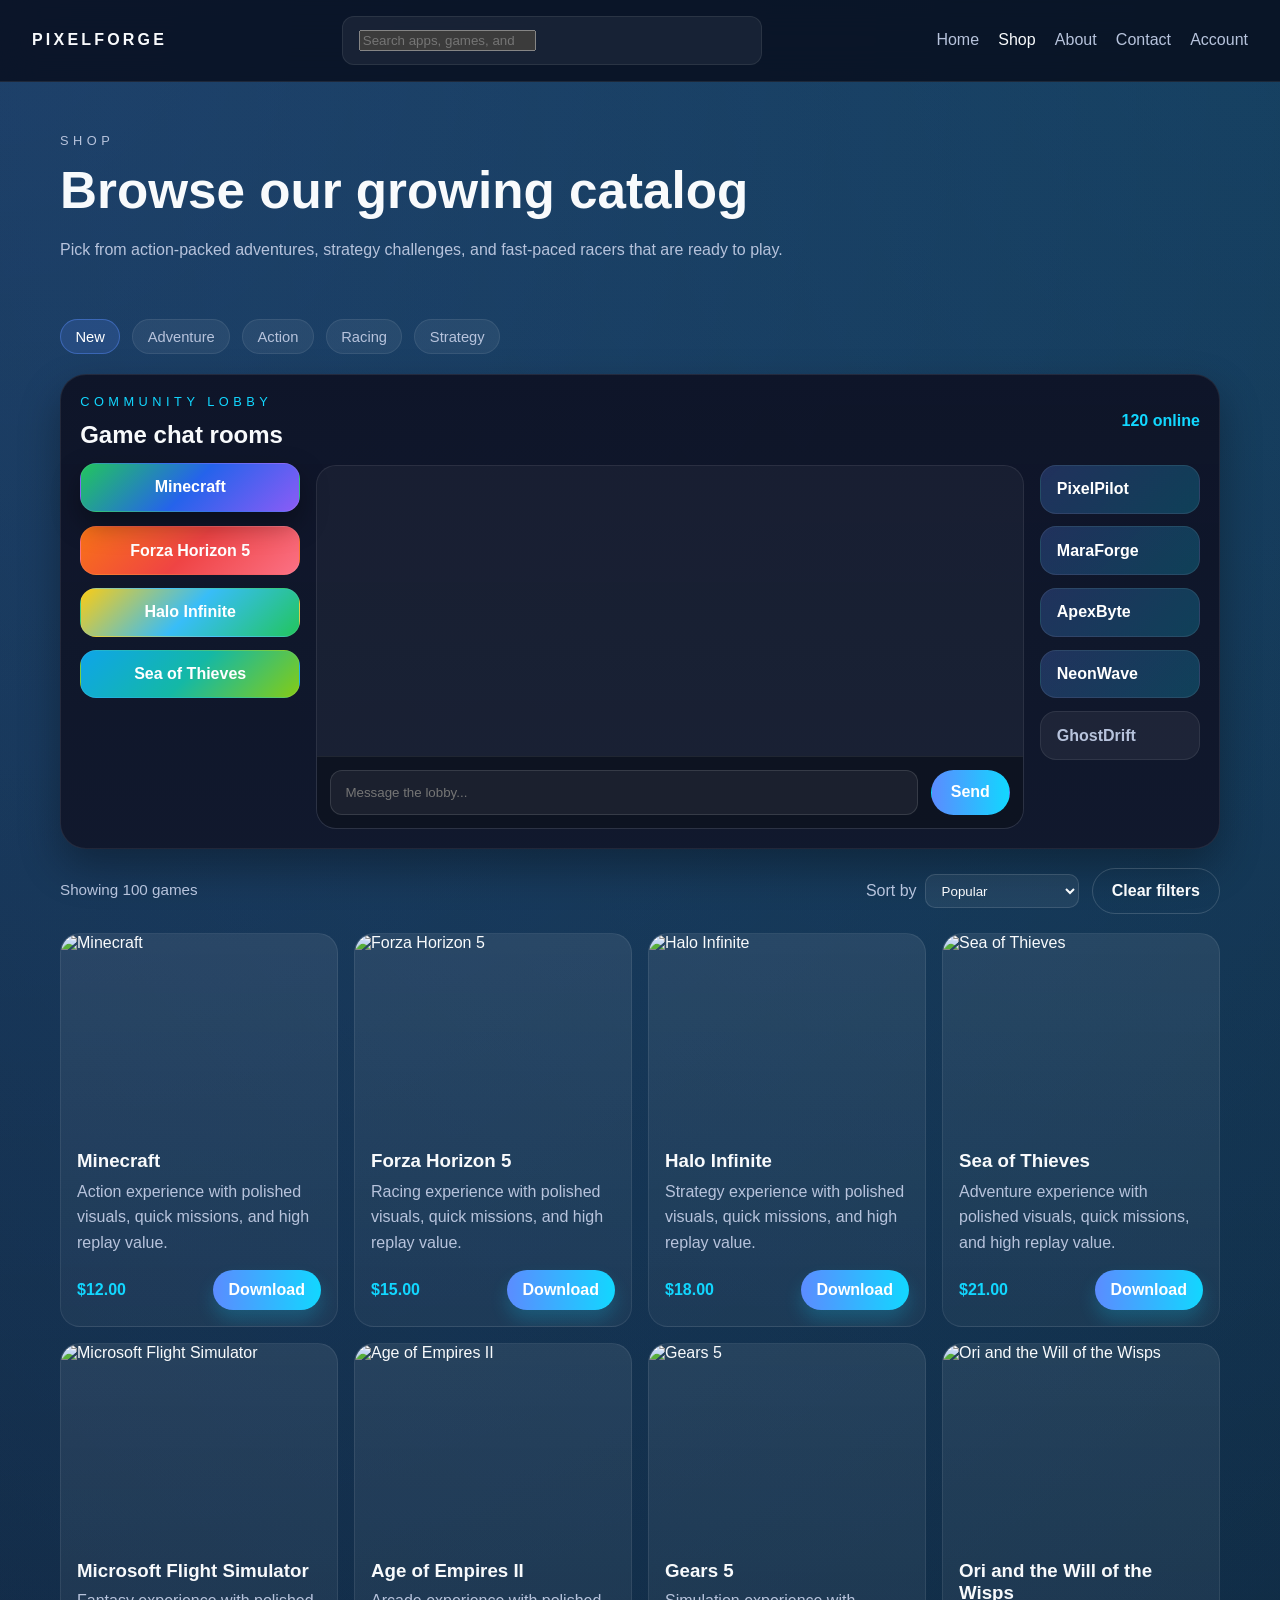
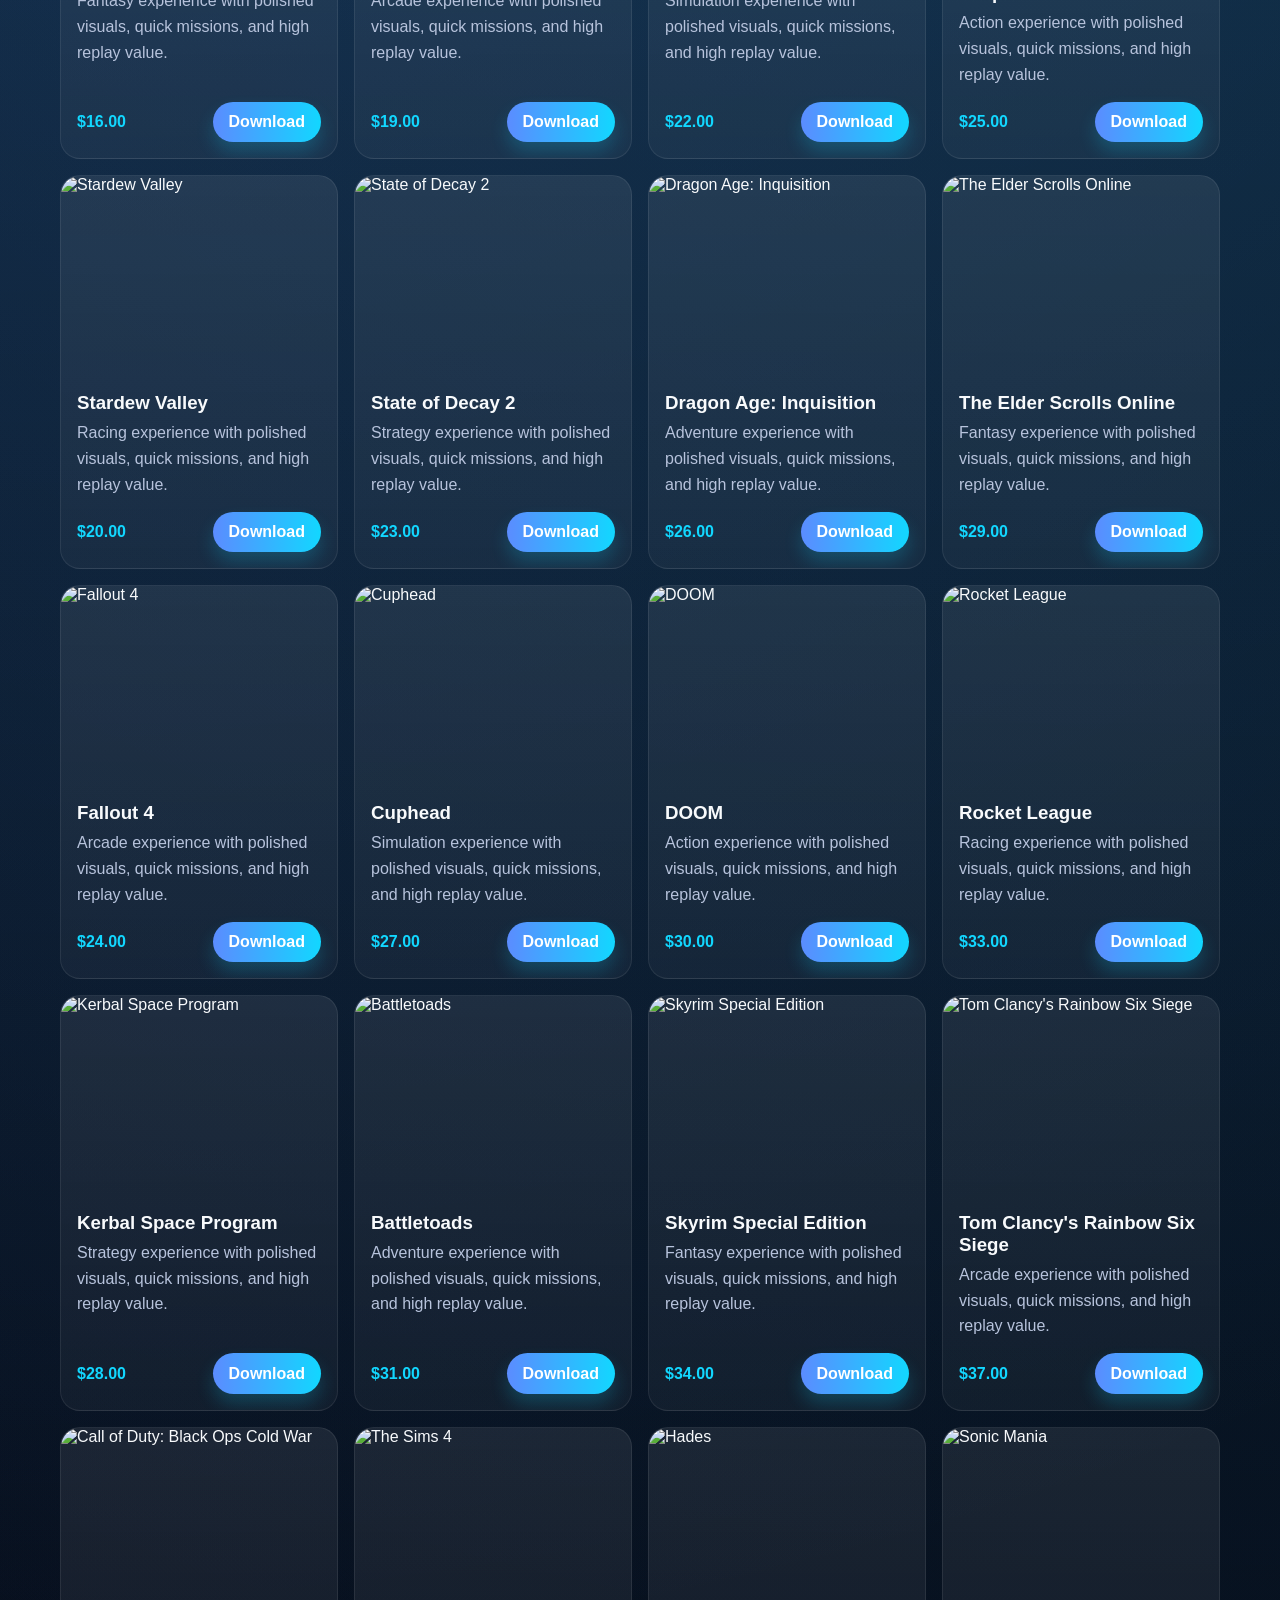
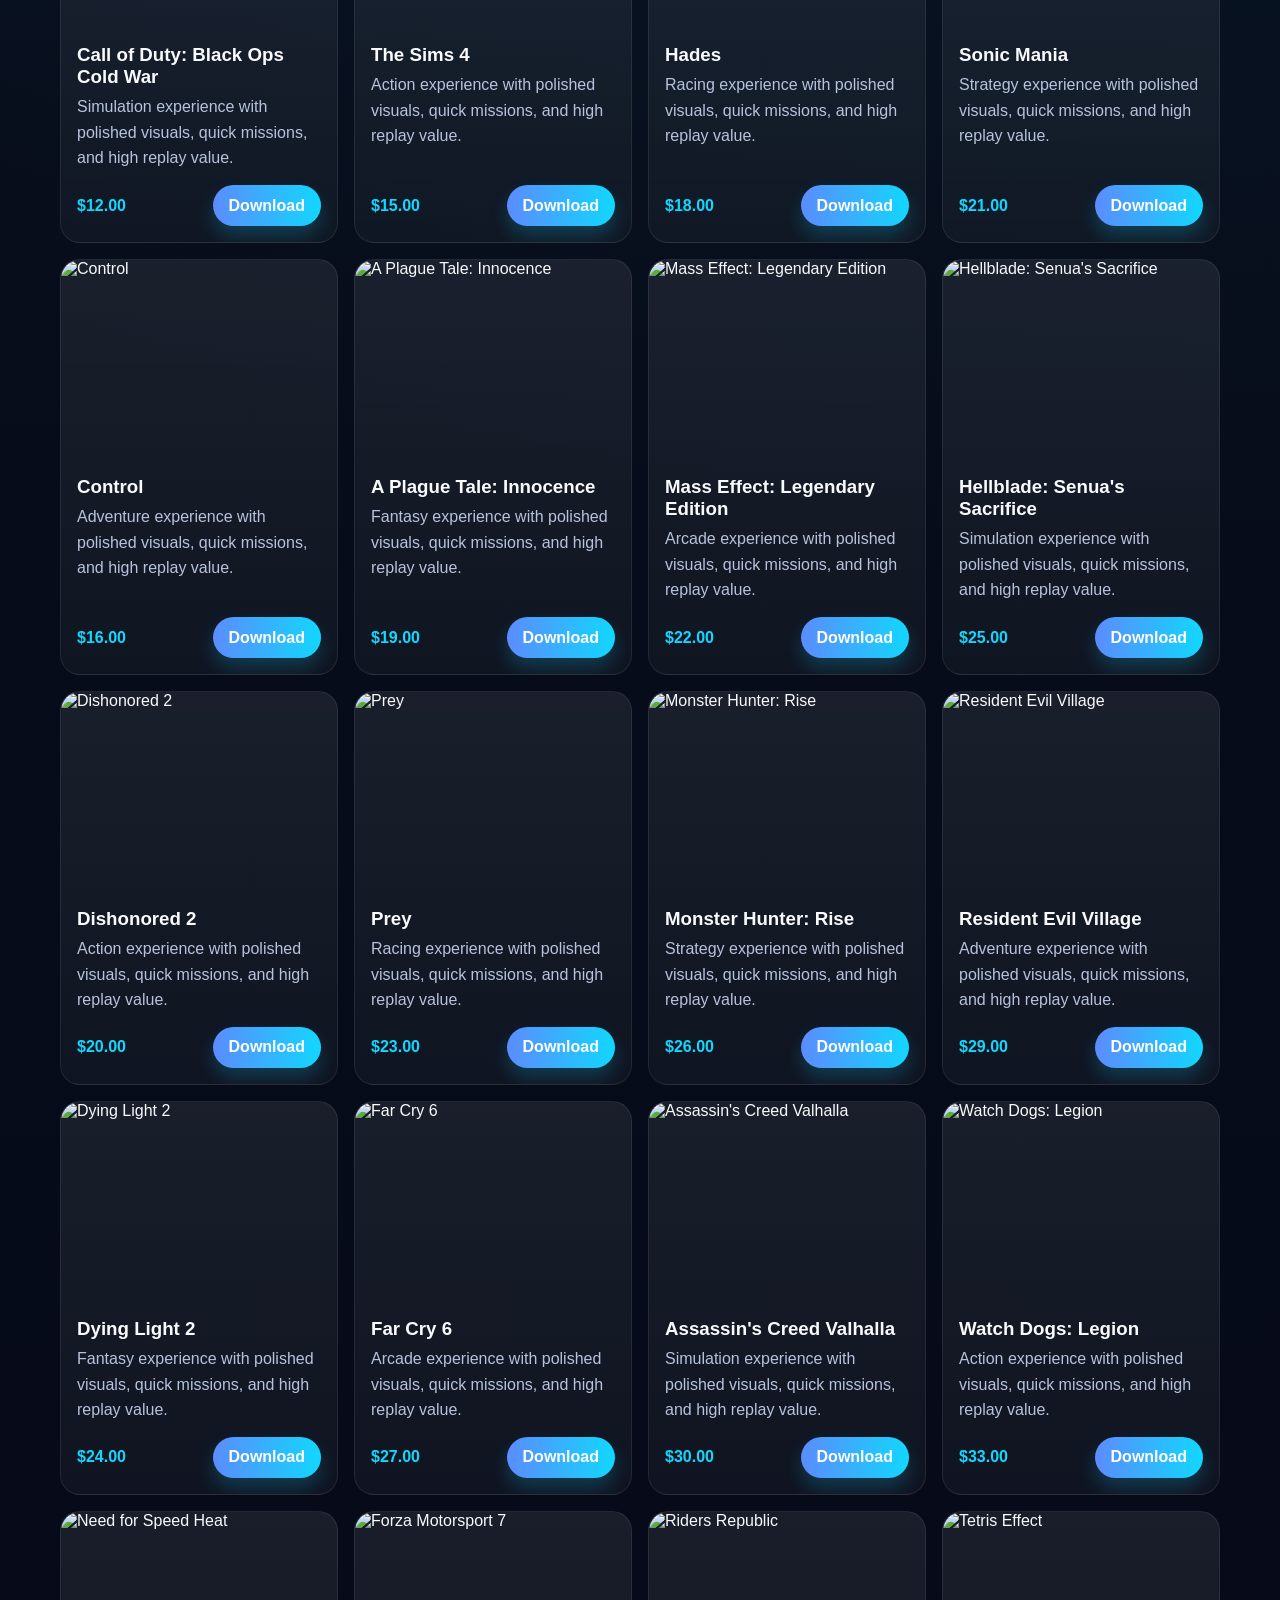
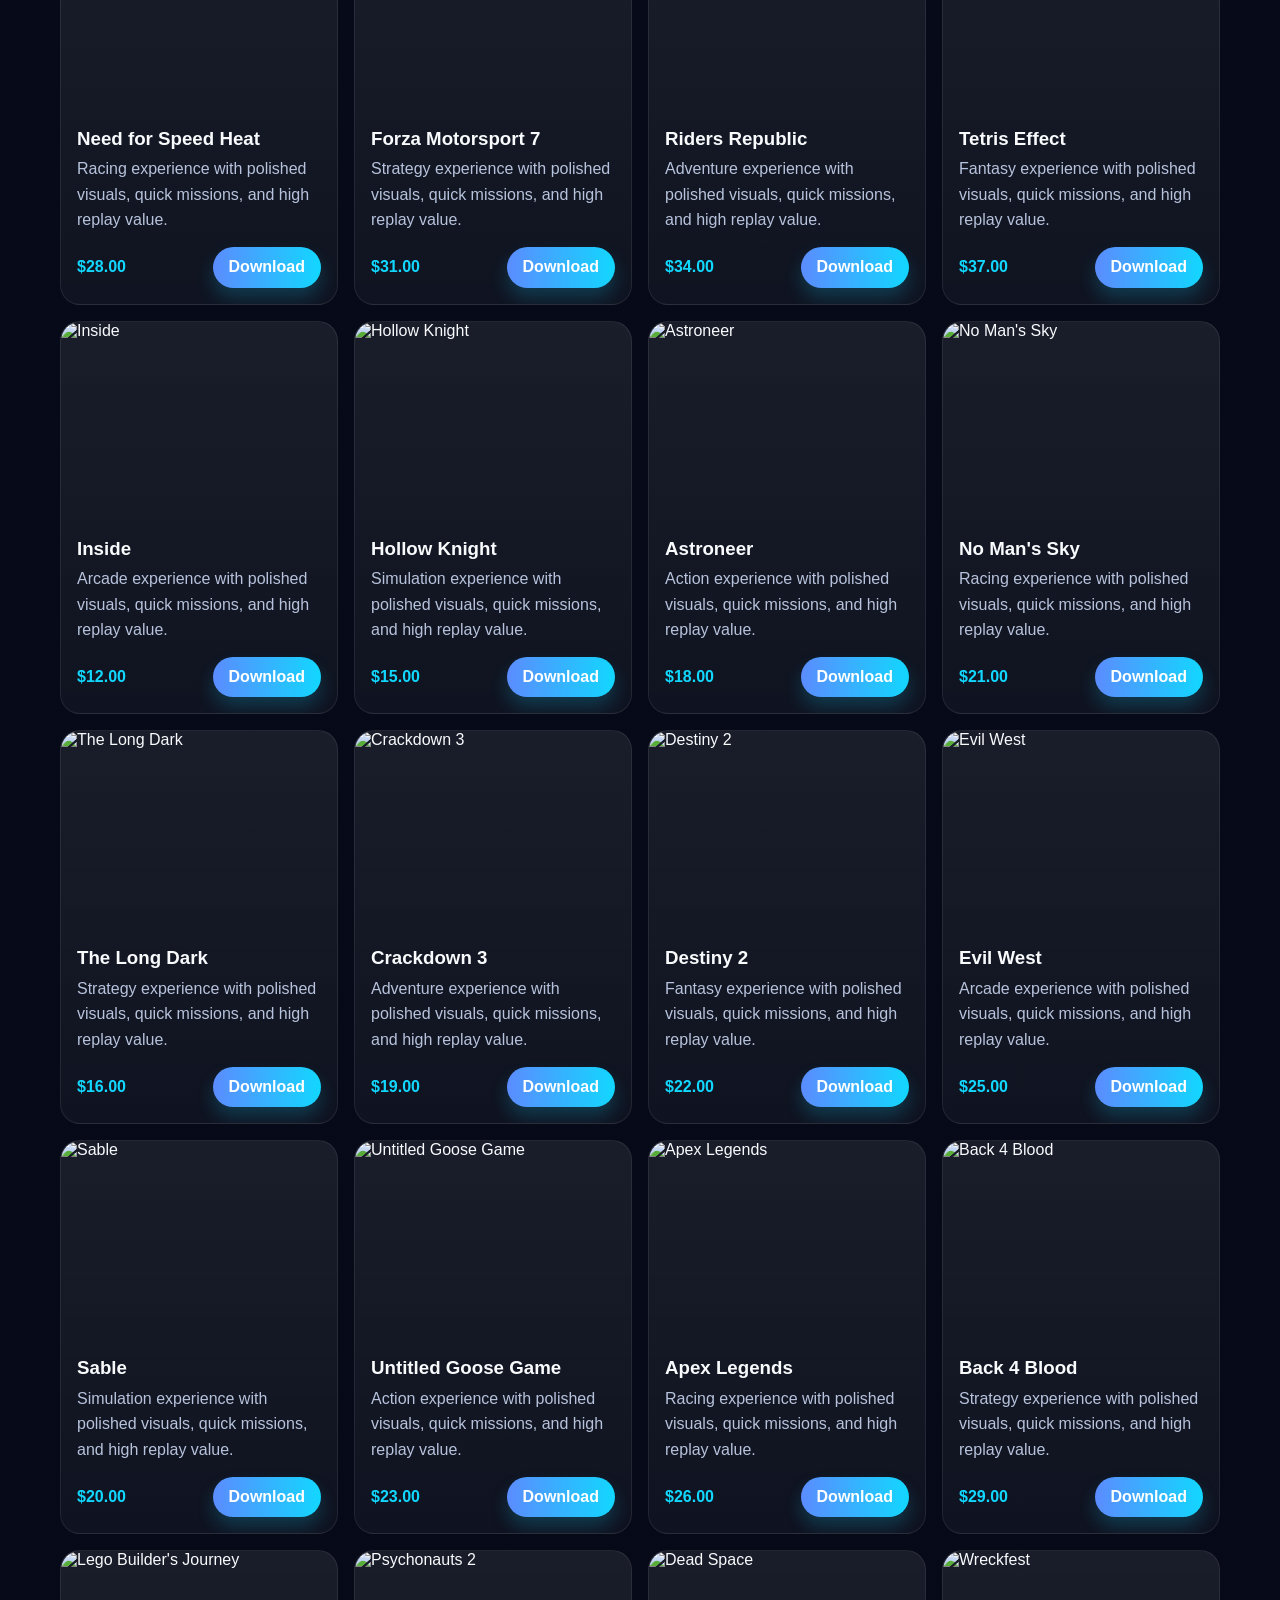
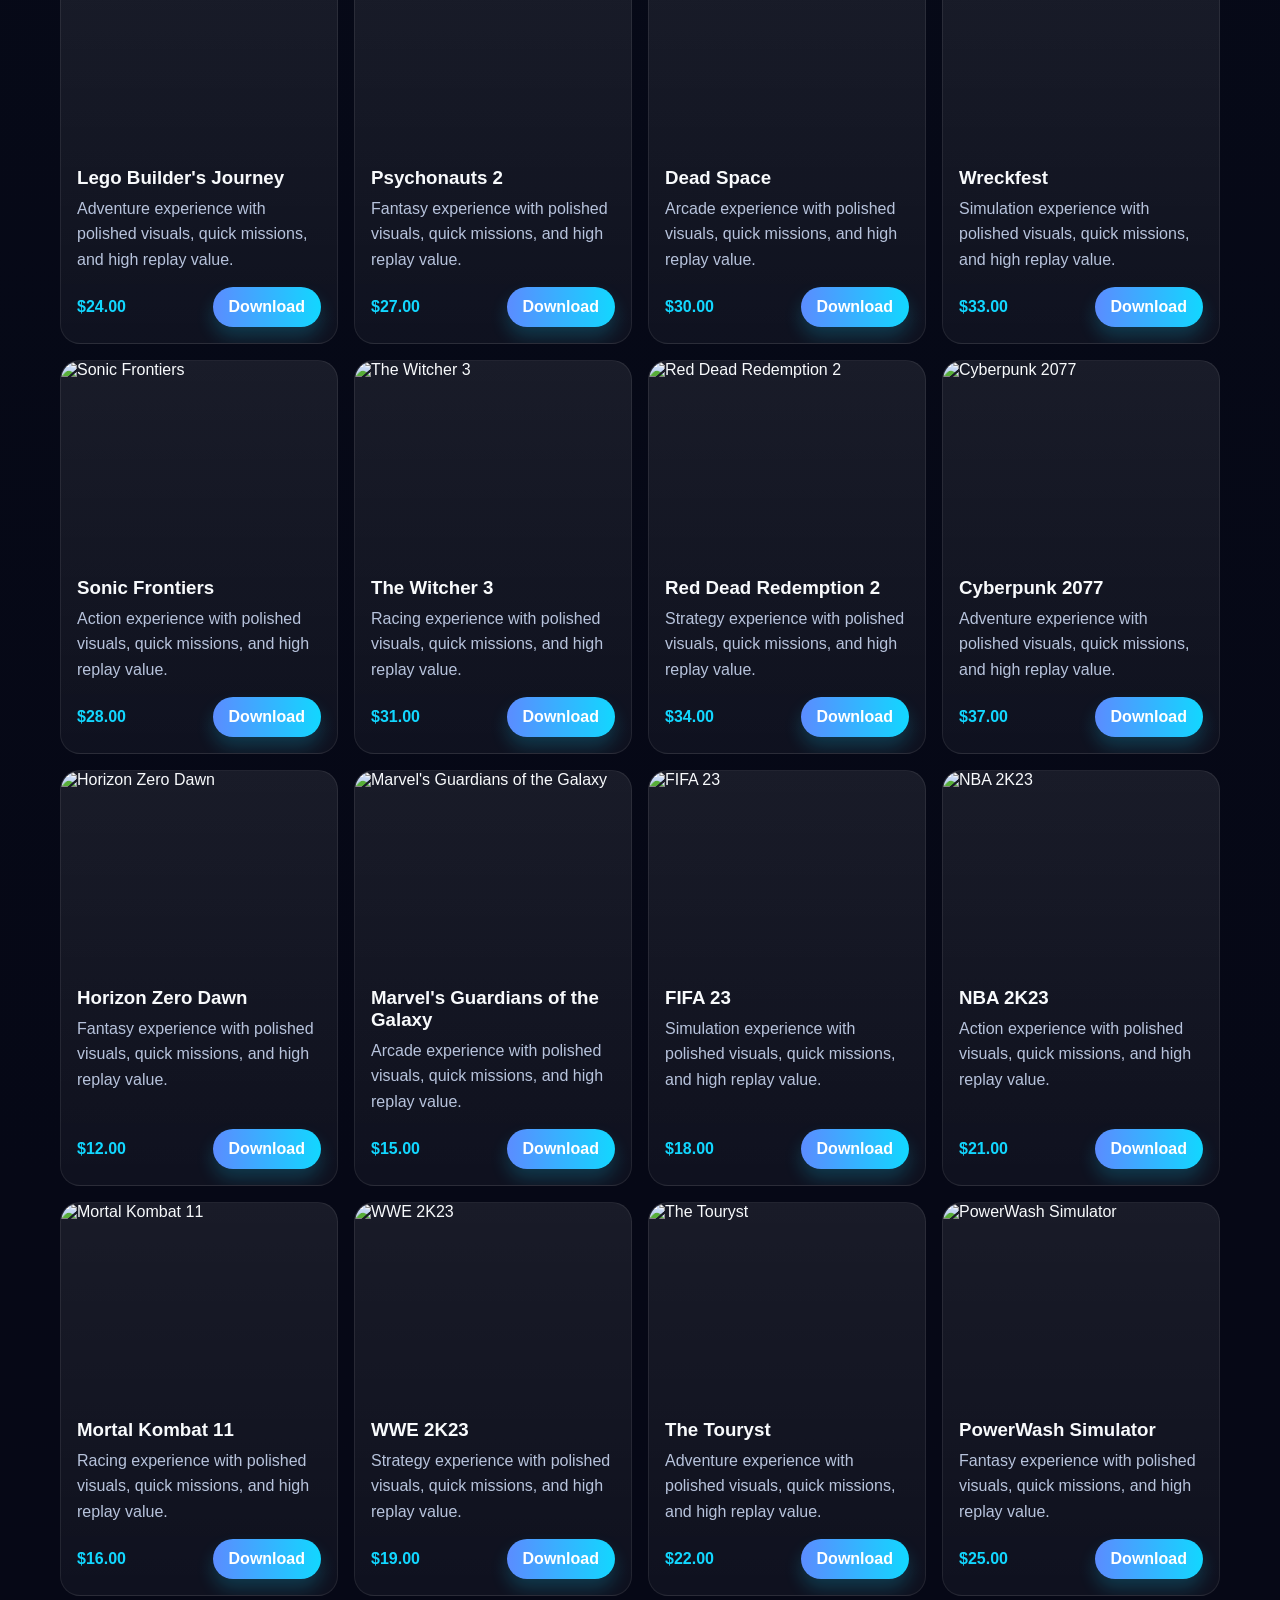
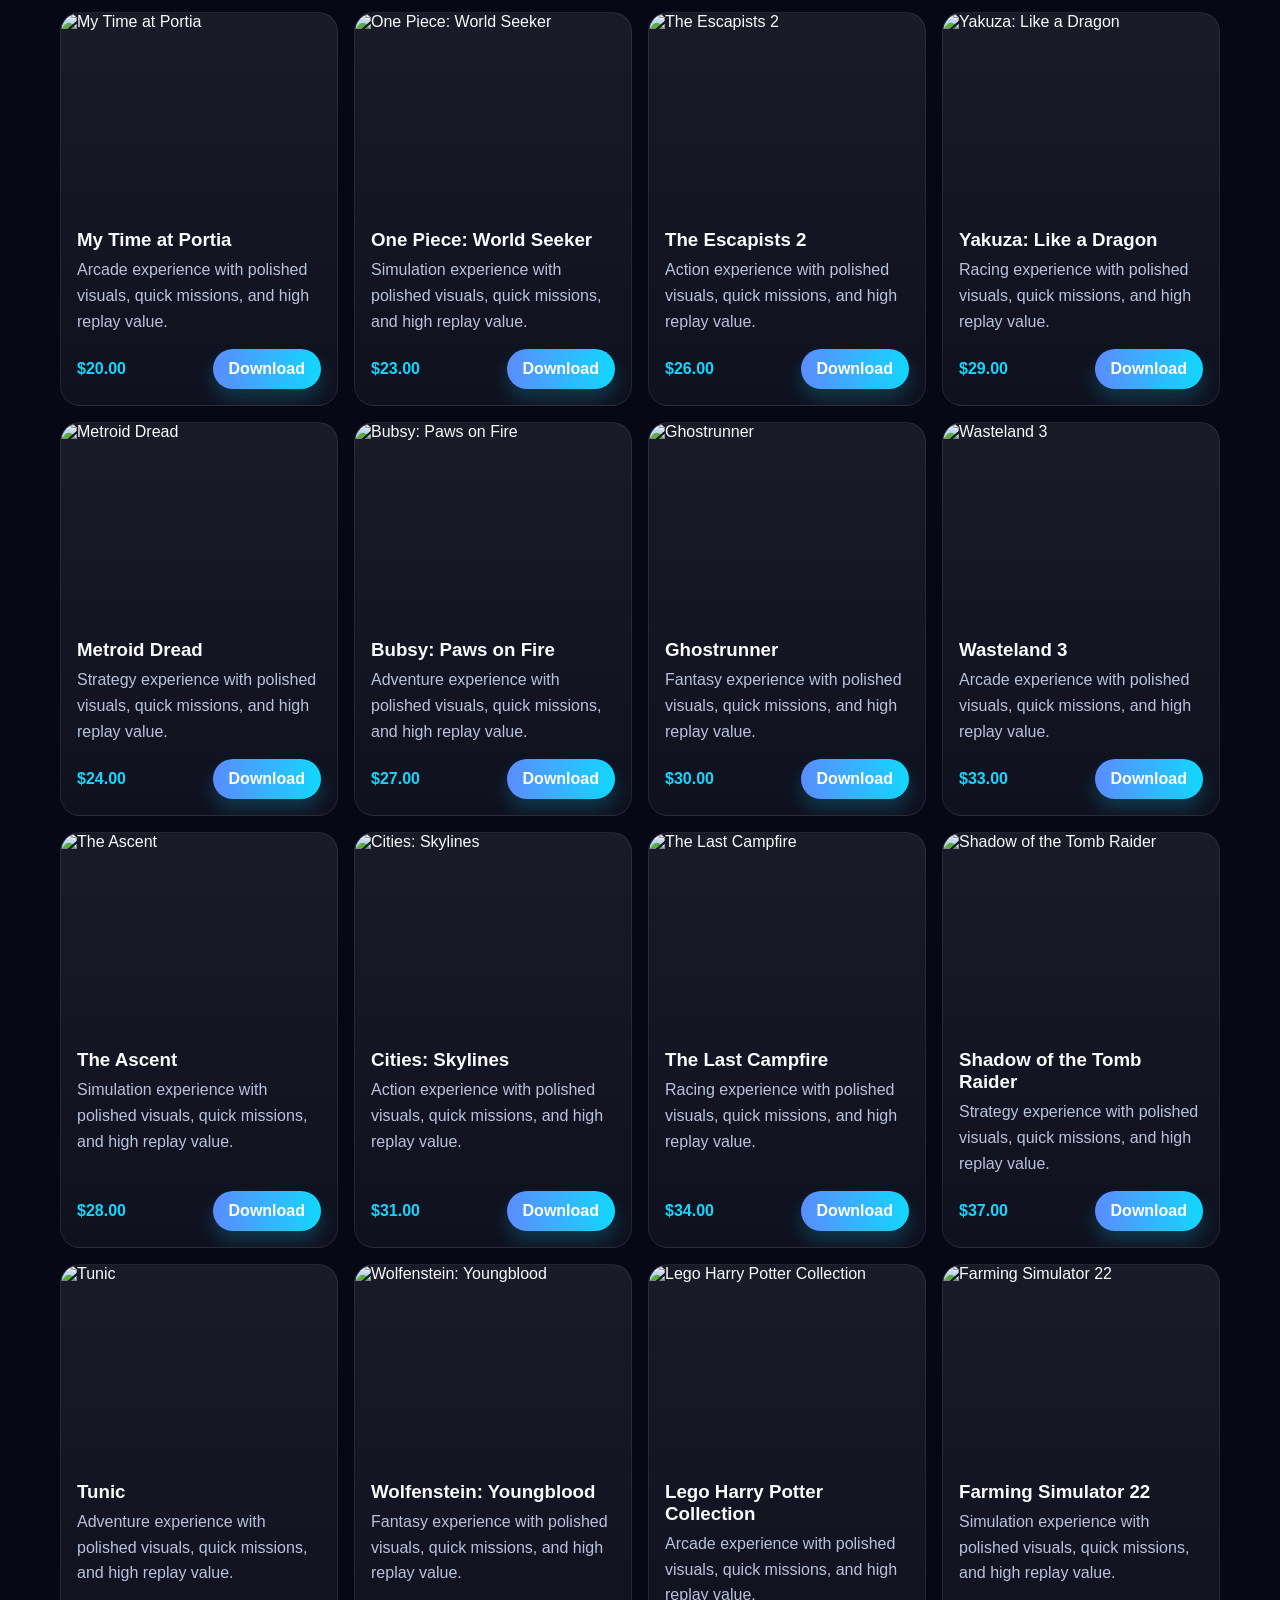
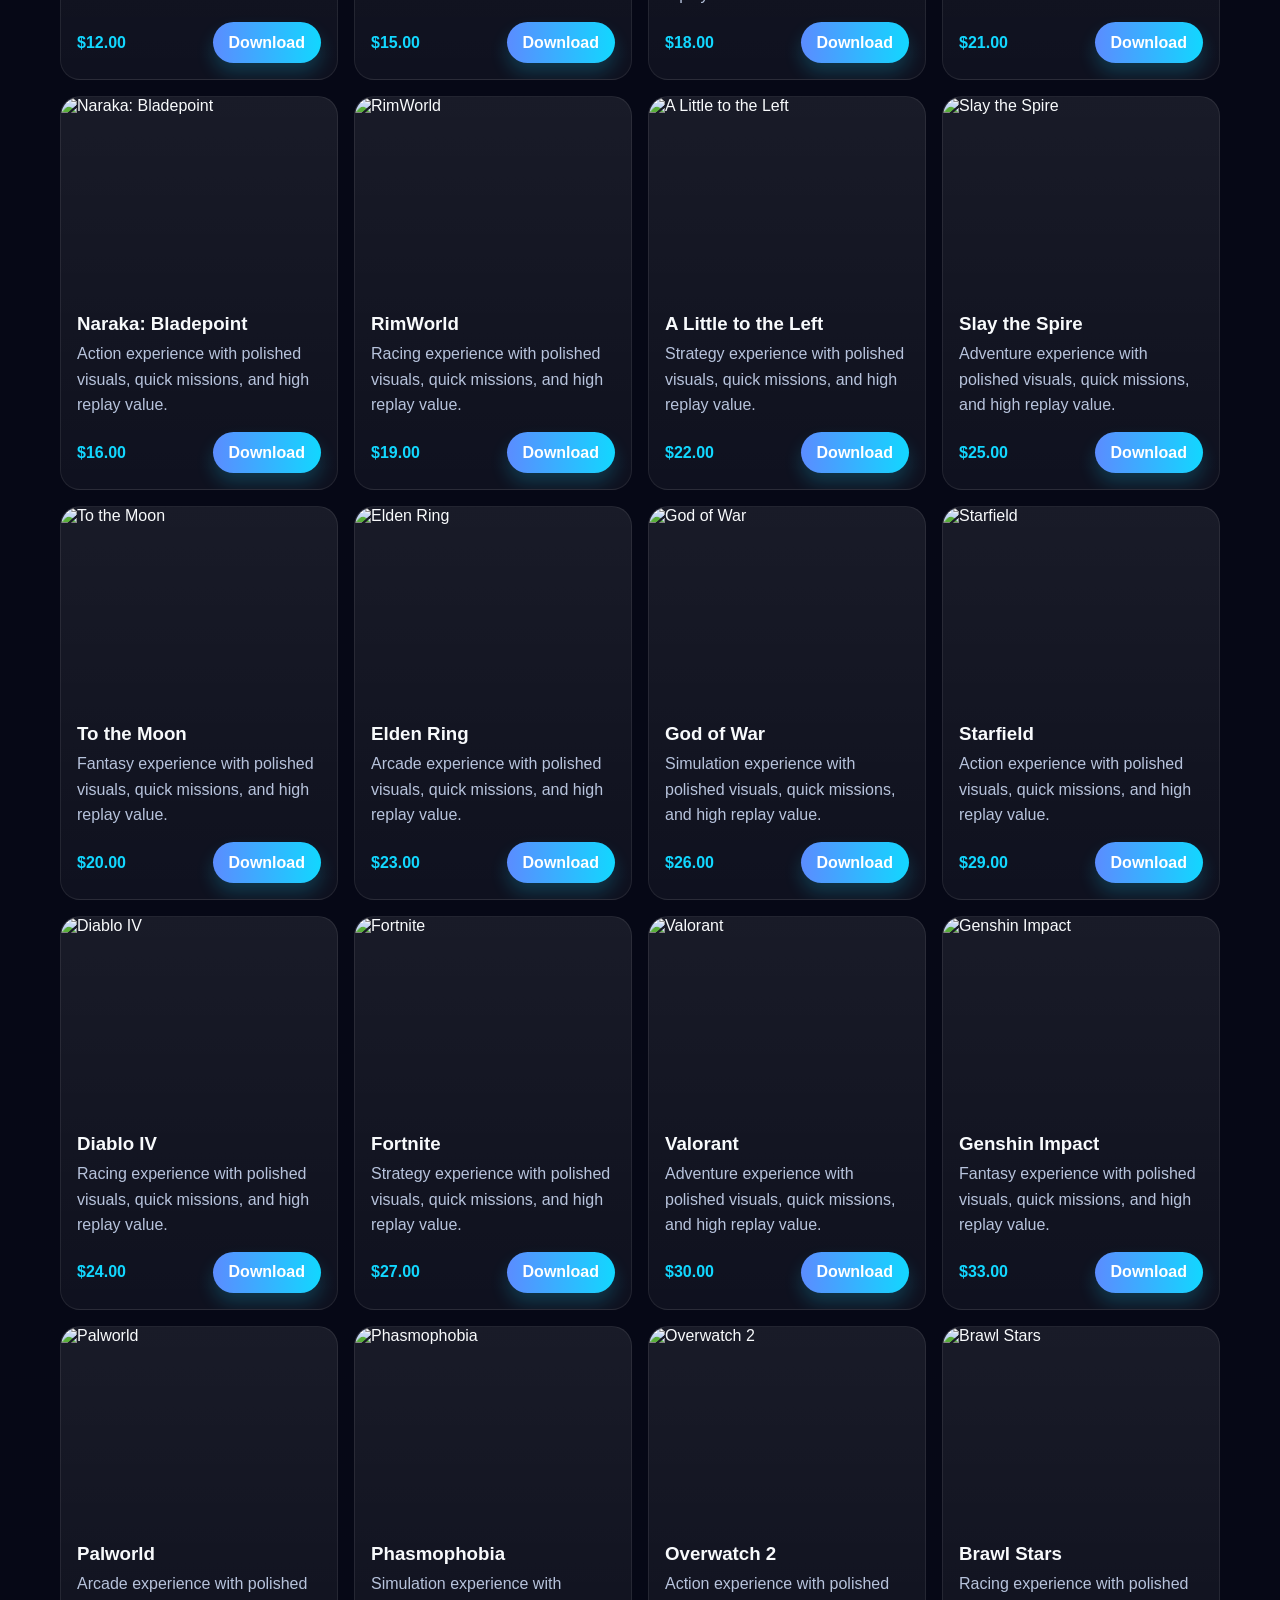
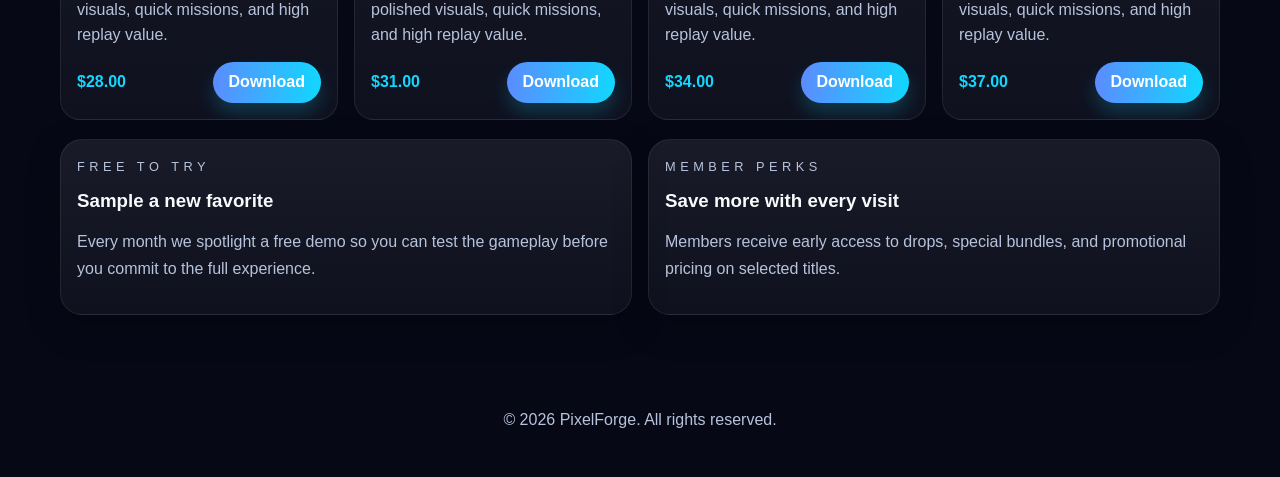
==== shop.html @ d517fae4 "Add files via upload" ====
<!DOCTYPE html>
<html lang="en">
<head>
    <meta charset="UTF-8">
    <meta name="viewport" content="width=device-width, initial-scale=1.0">
    <title>PixelForge Games | Shop</title>
    <link rel="icon" href="icon.png" type="image/x-icon">
    <link rel="stylesheet" href="style.css">
</head>
<body>
    <header class="site-header">
        <a class="brand" href="index.html">PixelForge</a>
        <label class="store-search" aria-label="Search games">
            <input id="game-search" type="search" placeholder="Search apps, games, and more">
        </label>
        <nav class="site-nav">
            <a href="index.html">Home</a>
            <a class="active" href="shop.html">Shop</a>
            <a href="about.html">About</a>
            <a href="contact.html">Contact</a>
            <a href="auth.html">Account</a>
        </nav>
    </header>

    <main class="shop-page">
        <section class="page-hero">
            <p class="eyebrow">Shop</p>
            <h1>Browse our growing catalog</h1>
            <p>Pick from action-packed adventures, strategy challenges, and fast-paced racers that are ready to play.</p>
        </section>

        <section class="store-pills" id="genre-pills">
            <button class="category-pill active" data-genre="all" type="button">New</button>
            <button class="category-pill" data-genre="Adventure" type="button">Adventure</button>
            <button class="category-pill" data-genre="Action" type="button">Action</button>
            <button class="category-pill" data-genre="Racing" type="button">Racing</button>
            <button class="category-pill" data-genre="Strategy" type="button">Strategy</button>
        </section>

        <section class="game-chat" id="chat-panel">
            <div class="chat-panel-header">
                <div>
                    <p class="eyebrow">Community lobby</p>
                    <h2>Game chat rooms</h2>
                </div>
                <span class="chat-online-label">120 online</span>
            </div>
            <div class="chat-layout">
                <aside class="chat-rooms" id="chat-rooms"></aside>
                <div class="chat-feed-wrap">
                    <div class="chat-feed" id="chat-feed"></div>
                    <form class="chat-composer" id="chat-form">
                        <input id="chat-input" type="text" placeholder="Message the lobby..." maxlength="180">
                        <button class="btn btn-primary" type="submit">Send</button>
                    </form>
                </div>
                <aside class="chat-players" id="chat-players">
                    <div class="player-card online">PixelPilot</div>
                    <div class="player-card online">MaraForge</div>
                    <div class="player-card online">ApexByte</div>
                    <div class="player-card online">NeonWave</div>
                    <div class="player-card">GhostDrift</div>
                </aside>
            </div>
        </section>

        <div class="catalog-toolbar">
            <div class="results-count" id="results-count">Showing 100 games</div>
            <div class="toolbar-controls">
                <label class="sort-control">
                    <span>Sort by</span>
                    <select id="sort-select">
                        <option value="popular">Popular</option>
                        <option value="price-asc">Price: Low to High</option>
                        <option value="price-desc">Price: High to Low</option>
                    </select>
                </label>
                <button class="btn btn-secondary clear-filters" id="clear-filters" type="button">Clear filters</button>
            </div>
        </div>
        <section class="store-grid" id="game-grid"></section>

        <section class="info-panels">
            <div class="panel">
                <p class="eyebrow">Free to try</p>
                <h3>Sample a new favorite</h3>
                <p>Every month we spotlight a free demo so you can test the gameplay before you commit to the full experience.</p>
            </div>
            <div class="panel">
                <p class="eyebrow">Member perks</p>
                <h3>Save more with every visit</h3>
                <p>Members receive early access to drops, special bundles, and promotional pricing on selected titles.</p>
            </div>
        </section>
    </main>

    <footer>
        © <span id="year"></span> PixelForge. All rights reserved.
    </footer>

    <script src="script.js"></script>
</body>
</html>
---- style.css ----
:root {
    color-scheme: dark;
    --bg: #070b16;
    --bg-alt: #10172b;
    --accent: #5b8cff;
    --accent-2: #12d7ff;
    --text: #f8fafc;
    --muted: #b7c3dc;
    --card: rgba(255, 255, 255, 0.07);
    --card-strong: rgba(20, 29, 56, 0.9);
}

* {
    box-sizing: border-box;
}

html {
    scroll-behavior: smooth;
}

body {
    margin: 0;
    font-family: Inter, "Segoe UI", Tahoma, sans-serif;
    color: var(--text);
    background:
        radial-gradient(circle at top left, rgba(91, 140, 255, 0.25), transparent 28%),
        radial-gradient(circle at top right, rgba(18, 215, 255, 0.18), transparent 32%),
        linear-gradient(180deg, #08101e, #060816 65%);
    min-height: 100vh;
    overflow-x: hidden;
}

a {
    color: inherit;
    text-decoration: none;
}

button {
    cursor: pointer;
    font: inherit;
}

.site-header {
    display: flex;
    justify-content: space-between;
    align-items: center;
    padding: 1rem 2rem;
    position: sticky;
    top: 0;
    z-index: 20;
    backdrop-filter: blur(18px);
    background: rgba(6, 8, 22, 0.76);
    border-bottom: 1px solid rgba(255, 255, 255, 0.08);
}

.brand {
    font-weight: 700;
    letter-spacing: 0.2em;
    text-transform: uppercase;
}

.store-search {
    flex: 1;
    max-width: 420px;
    margin: 0 1.25rem;
    padding: 0.8rem 1rem;
    border-radius: 12px;
    background: rgba(255, 255, 255, 0.06);
    border: 1px solid rgba(255, 255, 255, 0.08);
    color: var(--muted);
}

.site-nav {
    display: flex;
    gap: 1.2rem;
    align-items: center;
}

.site-nav a {
    color: var(--muted);
    transition: color 0.2s ease;
}

.site-nav a:hover,
.site-nav a.active {
    color: var(--text);
}

main {
    max-width: 1200px;
    margin: 0 auto;
    padding: 2rem 1.25rem 4rem;
}

.store-shell {
    display: grid;
    grid-template-columns: 240px 1fr;
    gap: 1.5rem;
    padding-top: 1rem;
    align-items: start;
}

.store-sidebar {
    background: linear-gradient(180deg, rgba(26, 36, 65, 0.96), rgba(14, 19, 38, 0.96));
    border: 1px solid rgba(255, 255, 255, 0.08);
    border-radius: 24px;
    padding: 1rem;
    display: flex;
    flex-direction: column;
    gap: 0.6rem;
    min-height: 620px;
    max-height: calc(100vh - 110px);
    position: sticky;
    top: 90px;
    align-self: start;
    overflow-y: auto;
    box-shadow: 0 20px 50px rgba(0, 0, 0, 0.28);
}

.sidebar-link {
    color: var(--muted);
    padding: 1.2rem 0.95rem;
    border-radius: 14px;
    transition: all 0.2s ease;
    font-size: 1.05rem;
    font-weight: 600;
}

.sidebar-link:hover,
.sidebar-link.active {
    background: rgba(91, 140, 255, 0.24);
    color: white;
    box-shadow: inset 0 0 0 1px rgba(255, 255, 255, 0.08);
}

.store-content {
    display: flex;
    flex-direction: column;
    gap: 1.3rem;
    min-width: 0;
}

.store-hero {
    display: grid;
    grid-template-columns: 1fr 1fr;
    gap: 1.5rem;
    align-items: stretch;
    background: linear-gradient(135deg, rgba(91, 140, 255, 0.16), rgba(18, 215, 255, 0.08));
    border: 1px solid rgba(255, 255, 255, 0.08);
    border-radius: 28px;
    padding: 1.5rem;
}

.store-hero-copy {
    display: flex;
    flex-direction: column;
    justify-content: center;
}

.store-hero-copy h1 {
    margin: 0 0 0.8rem;
    font-size: clamp(2rem, 4vw, 3.1rem);
}

.store-hero-visual img {
    width: 100%;
    height: 100%;
    min-height: 280px;
    object-fit: cover;
    border-radius: 20px;
}

.store-pills {
    display: flex;
    gap: 0.75rem;
    flex-wrap: wrap;
}

.category-pill {
    background: rgba(255, 255, 255, 0.06);
    color: var(--muted);
    padding: 0.6rem 0.95rem;
    border-radius: 999px;
    border: 1px solid rgba(255, 255, 255, 0.08);
    font-size: 0.92rem;
}

.catalog-toolbar {
    display: flex;
    justify-content: space-between;
    align-items: center;
    gap: 1rem;
    flex-wrap: wrap;
}

.results-count {
    color: var(--muted);
    font-size: 0.95rem;
    margin-bottom: 0.25rem;
}

.toolbar-controls {
    display: flex;
    align-items: center;
    gap: 0.8rem;
    flex-wrap: wrap;
}

.sort-control {
    display: inline-flex;
    align-items: center;
    gap: 0.55rem;
    color: var(--muted);
}

.sort-control select {
    background: rgba(255, 255, 255, 0.06);
    color: var(--text);
    border: 1px solid rgba(255, 255, 255, 0.12);
    border-radius: 10px;
    padding: 0.45rem 0.7rem;
}

.clear-filters {
    padding: 0.55rem 0.95rem;
}

.empty-state {
    grid-column: 1 / -1;
    padding: 2rem;
    border-radius: 20px;
    background: rgba(255, 255, 255, 0.05);
    color: var(--muted);
    text-align: center;
    border: 1px solid rgba(255, 255, 255, 0.08);
}

.category-pill.active {
    background: rgba(91, 140, 255, 0.2);
    color: white;
    border-color: rgba(91, 140, 255, 0.45);
}

.game-chat {
    background: linear-gradient(180deg, rgba(14, 19, 38, 0.95), rgba(17, 24, 44, 0.98));
    border: 1px solid rgba(255, 255, 255, 0.08);
    border-radius: 26px;
    padding: 1.2rem;
    box-shadow: 0 18px 42px rgba(0, 0, 0, 0.32);
}

.chat-panel-header {
    display: flex;
    justify-content: space-between;
    align-items: center;
    gap: 1rem;
    margin-bottom: 1rem;
}

.chat-panel-header h2 {
    margin: 0;
}

.chat-online-label {
    color: var(--accent-2);
    font-weight: 700;
}

.chat-layout {
    display: grid;
    grid-template-columns: 220px 1fr 160px;
    gap: 1rem;
}

.chat-rooms,
.chat-players {
    display: flex;
    flex-direction: column;
    gap: 0.8rem;
}

.chat-room-bar,
.player-card {
    border-radius: 16px;
    border: 1px solid rgba(255, 255, 255, 0.08);
    padding: 0.9rem 1rem;
    background: rgba(255, 255, 255, 0.06);
}

.chat-room-bar {
    color: white;
    font-weight: 700;
    background-size: 200% 200%;
    animation: roomShift 8s ease infinite;
    transition: transform 0.2s ease, box-shadow 0.2s ease;
}

.chat-room-bar.active,
.chat-room-bar:hover {
    transform: translateY(-2px);
    box-shadow: 0 12px 28px rgba(0, 0, 0, 0.36);
}

.chat-feed-wrap {
    background: rgba(255, 255, 255, 0.04);
    border: 1px solid rgba(255, 255, 255, 0.08);
    border-radius: 20px;
    overflow: hidden;
}

.chat-feed {
    min-height: 290px;
    max-height: 290px;
    overflow-y: auto;
    padding: 1rem;
    display: flex;
    flex-direction: column;
    gap: 0.8rem;
}

.chat-message {
    max-width: 78%;
    padding: 0.75rem 0.95rem;
    border-radius: 16px;
    background: rgba(255, 255, 255, 0.07);
    border: 1px solid rgba(255, 255, 255, 0.08);
}

.chat-message.self {
    align-self: flex-end;
    background: linear-gradient(135deg, rgba(91, 140, 255, 0.42), rgba(18, 215, 255, 0.42));
}

.chat-message strong {
    display: block;
    margin-bottom: 0.25rem;
    color: white;
}

.chat-composer {
    display: flex;
    gap: 0.8rem;
    padding: 0.8rem;
    border-top: 1px solid rgba(255, 255, 255, 0.08);
    background: rgba(6, 10, 20, 0.6);
}

.chat-composer input {
    flex: 1;
    border: 1px solid rgba(255, 255, 255, 0.12);
    background: rgba(255, 255, 255, 0.06);
    color: white;
    border-radius: 12px;
    padding: 0.7rem 0.9rem;
}

.player-card {
    color: var(--muted);
    font-weight: 600;
}

.player-card.online {
    color: white;
    background: linear-gradient(135deg, rgba(91, 140, 255, 0.24), rgba(18, 215, 255, 0.22));
}

.store-grid {
    display: grid;
    grid-template-columns: repeat(auto-fit, minmax(220px, 1fr));
    gap: 1rem;
}

.tile-card {
    background: linear-gradient(180deg, rgba(255, 255, 255, 0.08), rgba(255, 255, 255, 0.04));
    border: 1px solid rgba(255, 255, 255, 0.08);
    border-radius: 20px;
    overflow: hidden;
    display: flex;
    flex-direction: column;
    min-height: 360px;
}

.tile-card img {
    height: 200px;
    width: 100%;
    object-fit: cover;
}

.tile-copy {
    padding: 1rem 1rem 0;
}

.tile-copy h3 {
    margin: 0 0 0.4rem;
}

.tile-copy p {
    margin: 0;
    color: var(--muted);
    line-height: 1.6;
}

.tile-meta {
    margin-top: auto;
    padding: 0.9rem 1rem 1rem;
    display: flex;
    align-items: center;
    justify-content: space-between;
    color: var(--accent-2);
    font-weight: 700;
}

.info-panels {
    display: grid;
    grid-template-columns: repeat(2, minmax(0, 1fr));
    gap: 1rem;
}

.shop-page {
    display: flex;
    flex-direction: column;
    gap: 1.2rem;
}

.eyebrow {
    color: var(--accent-2);
    text-transform: uppercase;
    letter-spacing: 0.35em;
    font-size: 0.8rem;
    margin: 0 0 0.75rem;
}

.hero h1,
.page-hero h1 {
    font-size: clamp(2rem, 4vw, 3.2rem);
    margin: 0 0 1rem;
    line-height: 1.1;
}

.hero p,
.page-hero p,
.panel p,
.game-card p,
.value-card p,
.contact-card p {
    color: var(--muted);
    line-height: 1.7;
}

.hero-actions {
    display: flex;
    gap: 1rem;
    flex-wrap: wrap;
    margin-top: 1.2rem;
}

.btn {
    display: inline-flex;
    align-items: center;
    justify-content: center;
    padding: 0.8rem 1.2rem;
    border-radius: 999px;
    border: 1px solid transparent;
    font-weight: 600;
    transition: transform 0.2s ease, background 0.2s ease;
}

.btn:hover {
    transform: translateY(-2px);
}

.btn-primary {
    background: linear-gradient(90deg, var(--accent), var(--accent-2));
    color: white;
}

.btn-secondary {
    background: transparent;
    border-color: rgba(255, 255, 255, 0.16);
    color: var(--text);
}

.auth-page {
    max-width: 760px;
    margin: 3rem auto;
    padding: 0 1rem;
}

.auth-card {
    background: linear-gradient(180deg, rgba(20, 29, 56, 0.94), rgba(10, 15, 30, 0.98));
    border: 1px solid rgba(255, 255, 255, 0.1);
    border-radius: 28px;
    padding: 2rem;
    box-shadow: 0 18px 48px rgba(0, 0, 0, 0.32);
}

.auth-card h1 {
    margin: 0 0 0.75rem;
}

.auth-copy {
    color: var(--muted);
    line-height: 1.7;
    margin-bottom: 1.5rem;
}

.auth-buttons {
    display: flex;
    gap: 1rem;
    flex-wrap: wrap;
    margin-bottom: 1rem;
}

.auth-status {
    color: var(--accent-2);
    font-weight: 700;
    margin-bottom: 1rem;
}

.auth-hidden {
    display: none;
}

.hero-stats {
    list-style: none;
    display: grid;
    grid-template-columns: repeat(3, minmax(120px, 1fr));
    gap: 1rem;
    padding: 0;
    margin: 1.4rem 0 0;
}

.hero-stats li {
    background: linear-gradient(180deg, rgba(255, 255, 255, 0.09), rgba(255, 255, 255, 0.05));
    padding: 1rem 1.1rem;
    border-radius: 18px;
    min-width: 120px;
    border: 1px solid rgba(255, 255, 255, 0.08);
    box-shadow: 0 10px 24px rgba(0, 0, 0, 0.24);
    text-align: center;
}

.hero-stats strong {
    display: block;
    font-size: 1.4rem;
    margin-bottom: 0.25rem;
    color: var(--text);
}

.hero-stats span {
    color: var(--muted);
    font-size: 0.92rem;
}

.hero-card {
    position: relative;
}

.hero-card img,
.game-card img,
.intro img,
.story-block img {
    width: 100%;
    height: 100%;
    object-fit: cover;
    border-radius: 24px;
    display: block;
    box-shadow: 0 20px 60px rgba(0, 0, 0, 0.3);
}

.card-badge {
    position: absolute;
    top: 1rem;
    left: 1rem;
    padding: 0.5rem 0.8rem;
    background: var(--accent);
    border-radius: 999px;
    font-size: 0.8rem;
}

.section-heading {
    display: flex;
    justify-content: space-between;
    align-items: end;
    margin-bottom: 1rem;
}

.section-heading h2 {
    margin: 0;
}

.store-categories {
    display: flex;
    gap: 0.75rem;
    flex-wrap: wrap;
    margin: 0 0 1.2rem;
}

.category-pill {
    background: rgba(255, 255, 255, 0.06);
    color: var(--muted);
    padding: 0.55rem 0.9rem;
    border-radius: 999px;
    border: 1px solid rgba(255, 255, 255, 0.08);
    font-size: 0.92rem;
}

.category-pill.active {
    background: rgba(91, 140, 255, 0.18);
    color: white;
    border-color: rgba(91, 140, 255, 0.42);
}

.card-grid {
    display: grid;
    grid-template-columns: repeat(auto-fit, minmax(220px, 1fr));
    gap: 1.2rem;
}

.game-card,
.panel,
.value-card,
.contact-card {
    background: linear-gradient(180deg, rgba(255, 255, 255, 0.08), rgba(255, 255, 255, 0.04));
    border: 1px solid rgba(255, 255, 255, 0.08);
    border-radius: 22px;
    padding: 1rem;
    box-shadow: 0 12px 34px rgba(0, 0, 0, 0.25);
}

.game-card {
    display: flex;
    flex-direction: column;
    gap: 0.8rem;
    min-height: 390px;
}

.game-card img {
    height: 190px;
    border: 1px solid rgba(255, 255, 255, 0.08);
}

.game-card h3,
.panel h3,
.value-card h3,
.contact-card h3 {
    margin: 0;
}

.card-meta {
    margin-top: auto;
    display: flex;
    justify-content: space-between;
    align-items: center;
    color: var(--accent-2);
    font-weight: 600;
}

.buy-btn {
    border: 0;
    border-radius: 999px;
    padding: 0.7rem 1rem;
    background: linear-gradient(90deg, var(--accent), var(--accent-2));
    color: #fff;
    font-weight: 700;
    box-shadow: 0 10px 18px rgba(18, 215, 255, 0.2);
}

.content-grid {
    display: grid;
    grid-template-columns: repeat(2, minmax(0, 1fr));
    gap: 1.2rem;
    margin-top: 2rem;
}

.cta-banner {
    margin-top: 2rem;
    background: linear-gradient(135deg, rgba(109, 93, 252, 0.95), rgba(45, 212, 191, 0.9));
    border-radius: 24px;
    padding: 1.5rem;
    display: flex;
    justify-content: space-between;
    align-items: center;
    gap: 1rem;
    flex-wrap: wrap;
}

footer {
    text-align: center;
    padding: 2rem 1rem 3rem;
    color: var(--muted);
}

.page-hero {
    padding: 1rem 0 1.3rem;
}

.intro {
    display: grid;
    grid-template-columns: 1.1fr 0.9fr;
    gap: 1.2rem;
    align-items: center;
}

.intro img,
.story-block img {
    min-height: 280px;
}

.values {
    display: grid;
    grid-template-columns: repeat(auto-fit, minmax(180px, 1fr));
    gap: 1rem;
    margin-top: 1.2rem;
}

.story-block {
    display: grid;
    grid-template-columns: 0.9fr 1.1fr;
    gap: 1.2rem;
    align-items: center;
    margin-top: 1.2rem;
}

.contact-shell {
    display: grid;
    grid-template-columns: repeat(2, minmax(0, 1fr));
    gap: 1.2rem;
    margin-top: 1rem;
}

.contact-form {
    display: flex;
    flex-direction: column;
    gap: 0.7rem;
}

.contact-form label {
    color: var(--muted);
}

.contact-form input,
.contact-form textarea {
    width: 100%;
    border: 1px solid rgba(255, 255, 255, 0.16);
    background: rgba(255, 255, 255, 0.05);
    color: var(--text);
    padding: 0.8rem 0.9rem;
    border-radius: 12px;
}

.contact-form textarea {
    resize: vertical;
}

@media (max-width: 900px) {
    .store-shell {
        grid-template-columns: 1fr;
    }

    .store-sidebar {
        position: static;
        flex-direction: row;
        flex-wrap: wrap;
    }

    .store-hero,
    .info-panels,
    .intro,
    .story-block,
    .contact-shell,
    .content-grid {
        grid-template-columns: 1fr;
    }
}

@media (max-width: 800px) {
    .site-header {
        flex-direction: column;
        gap: 0.8rem;
    }

    .store-search {
        max-width: 100%;
        margin: 0;
    }

    .site-nav {
        flex-wrap: wrap;
        justify-content: center;
    }
}
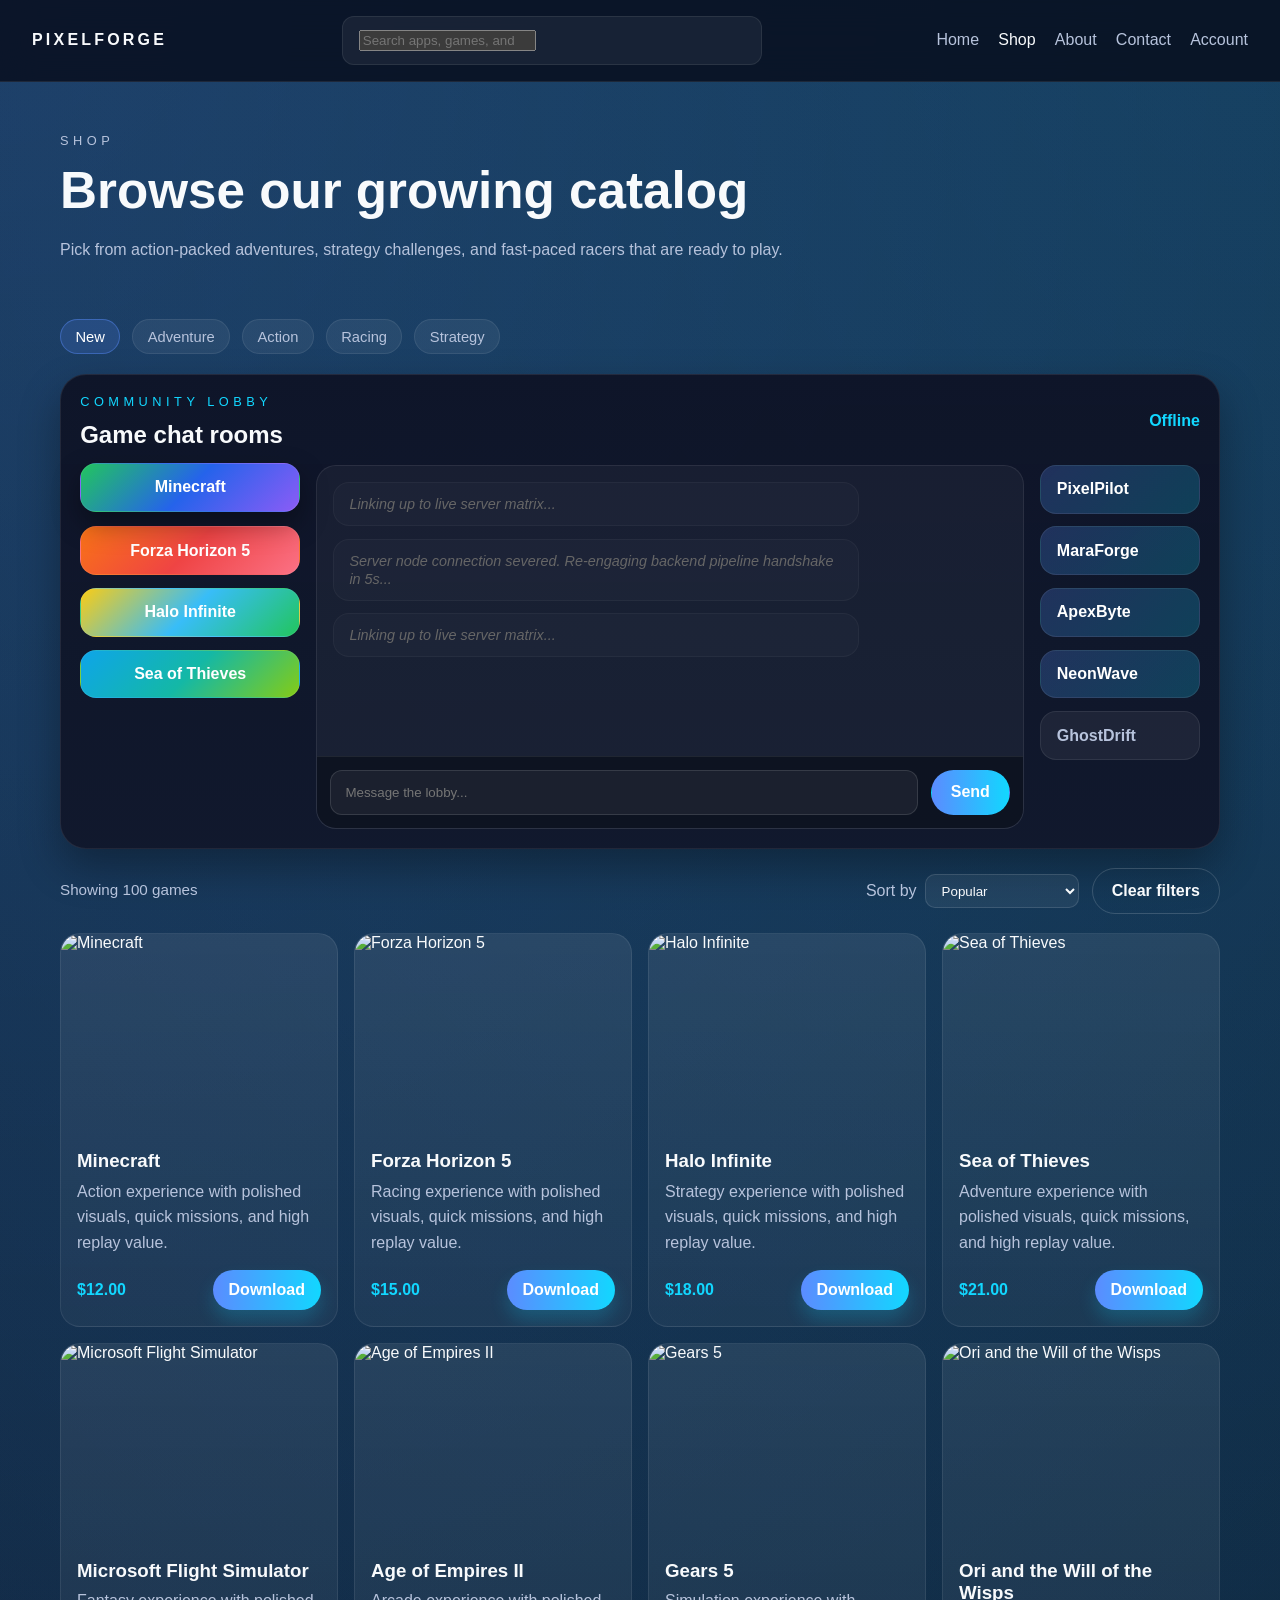
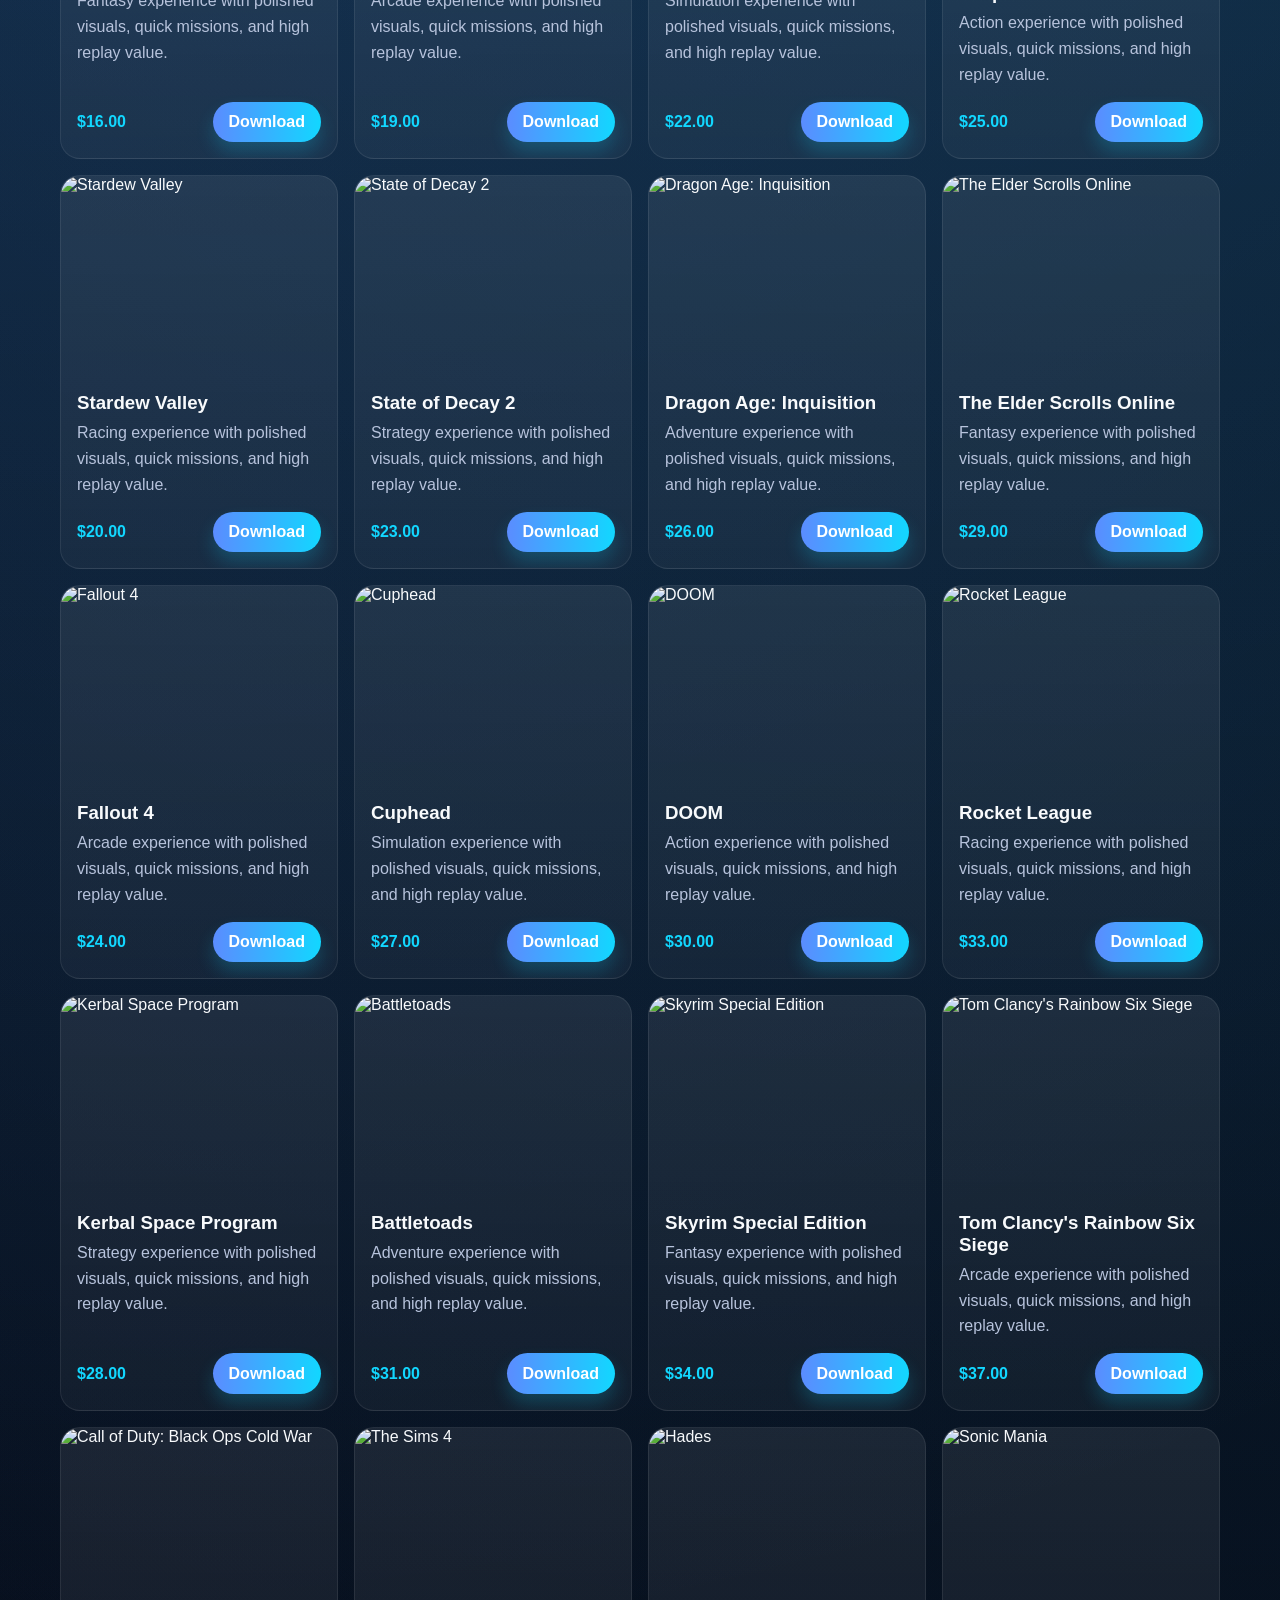
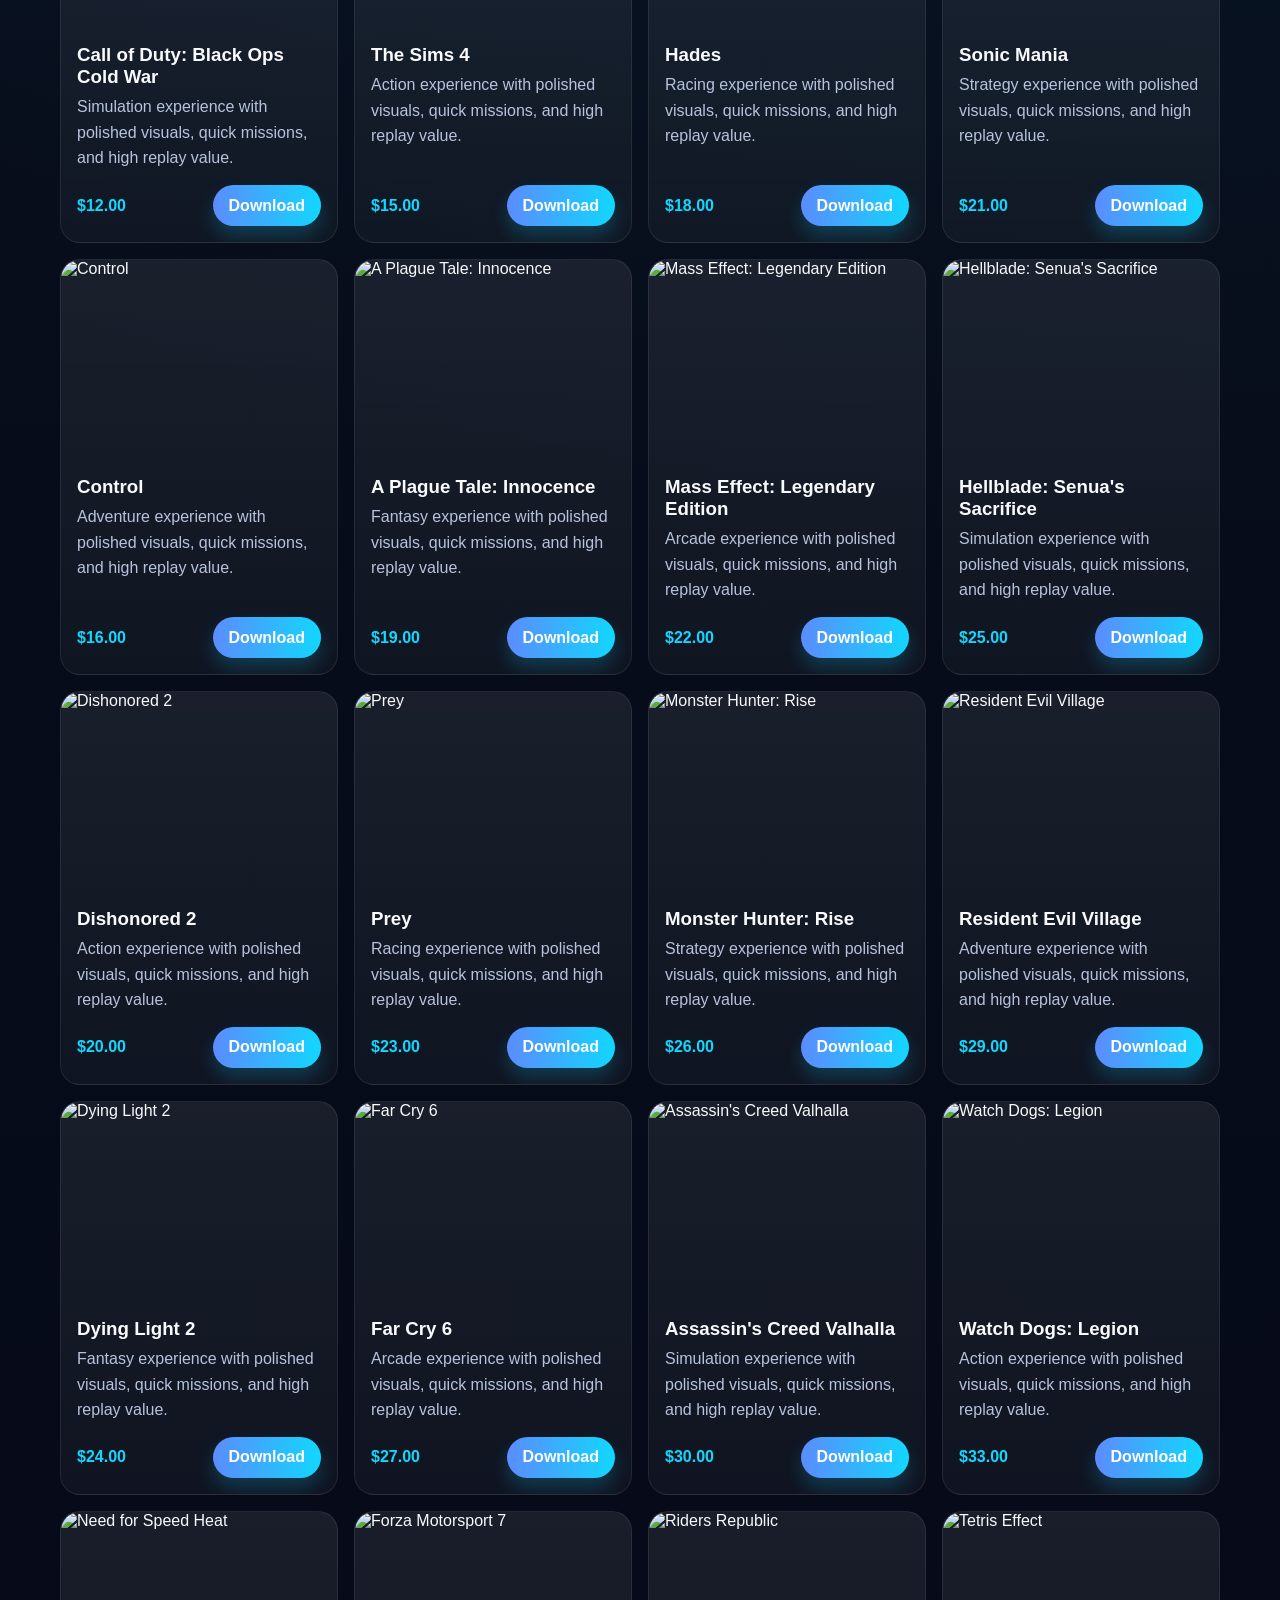
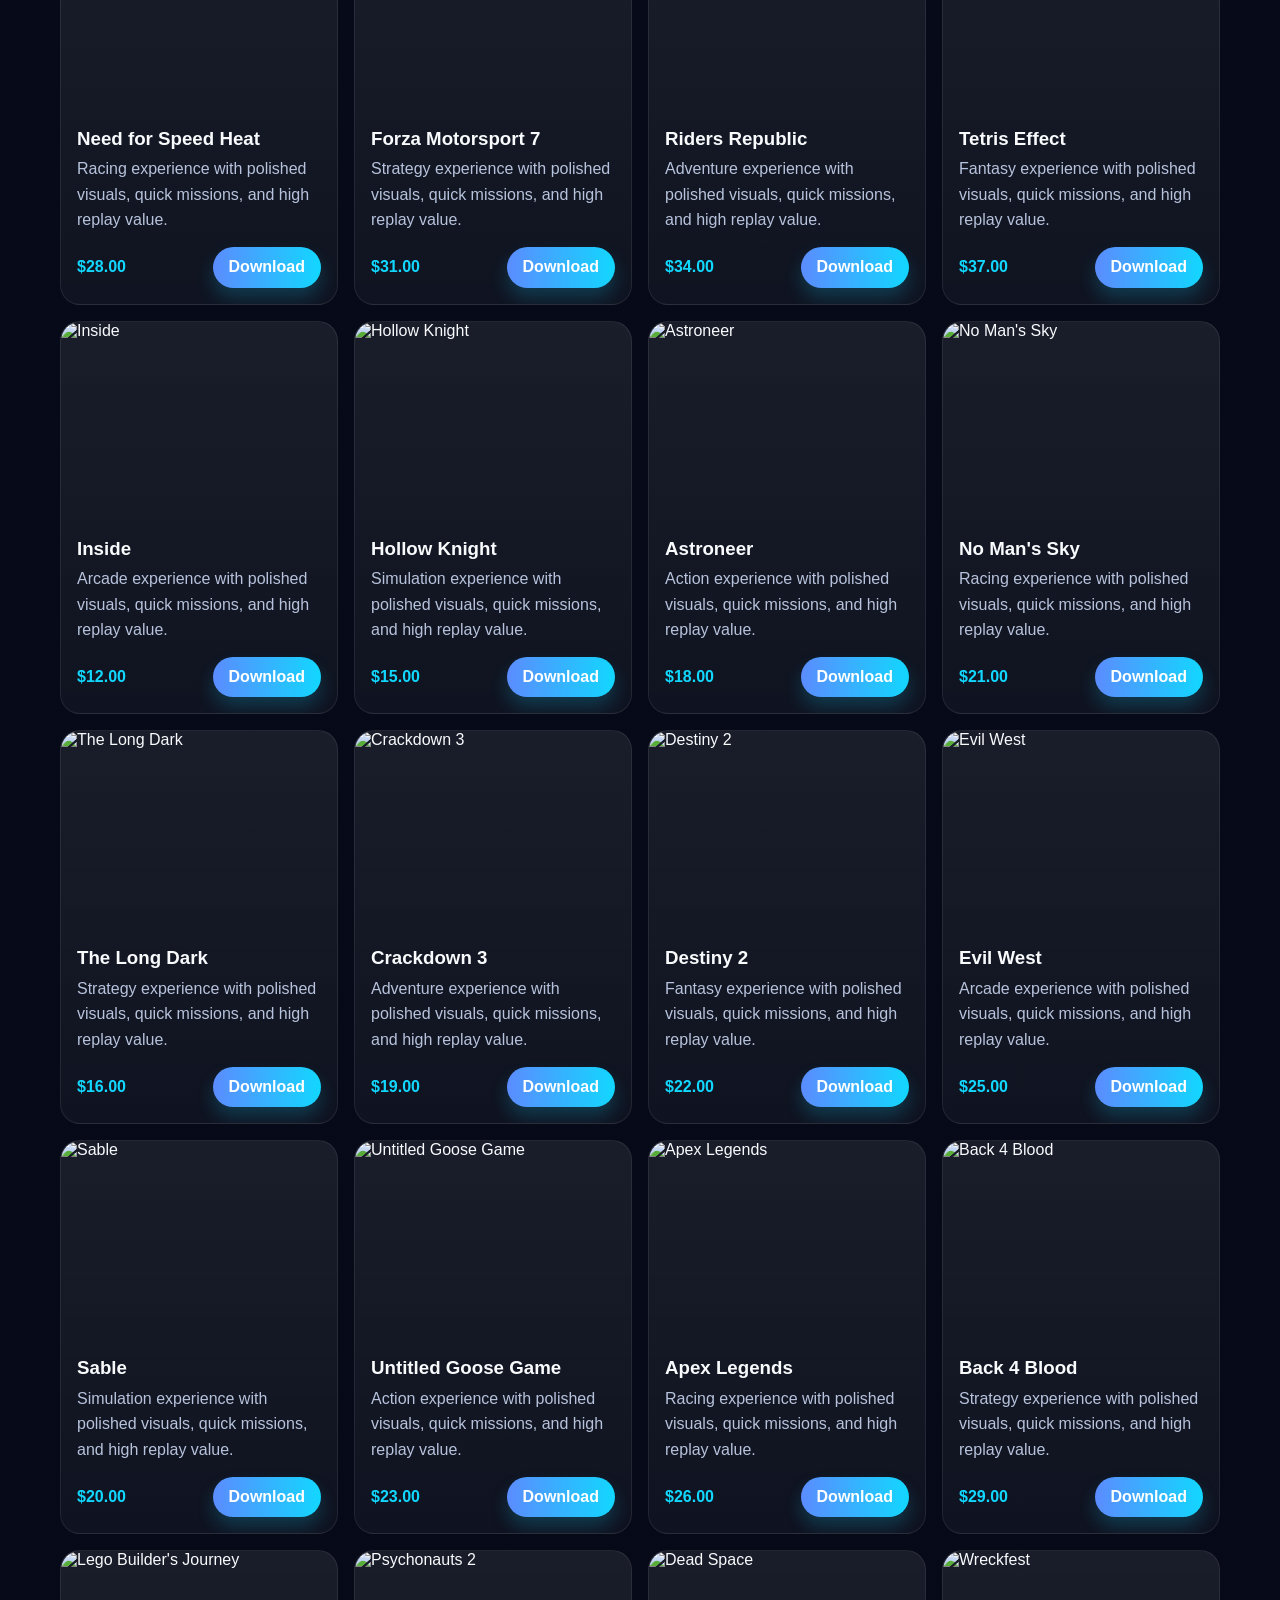
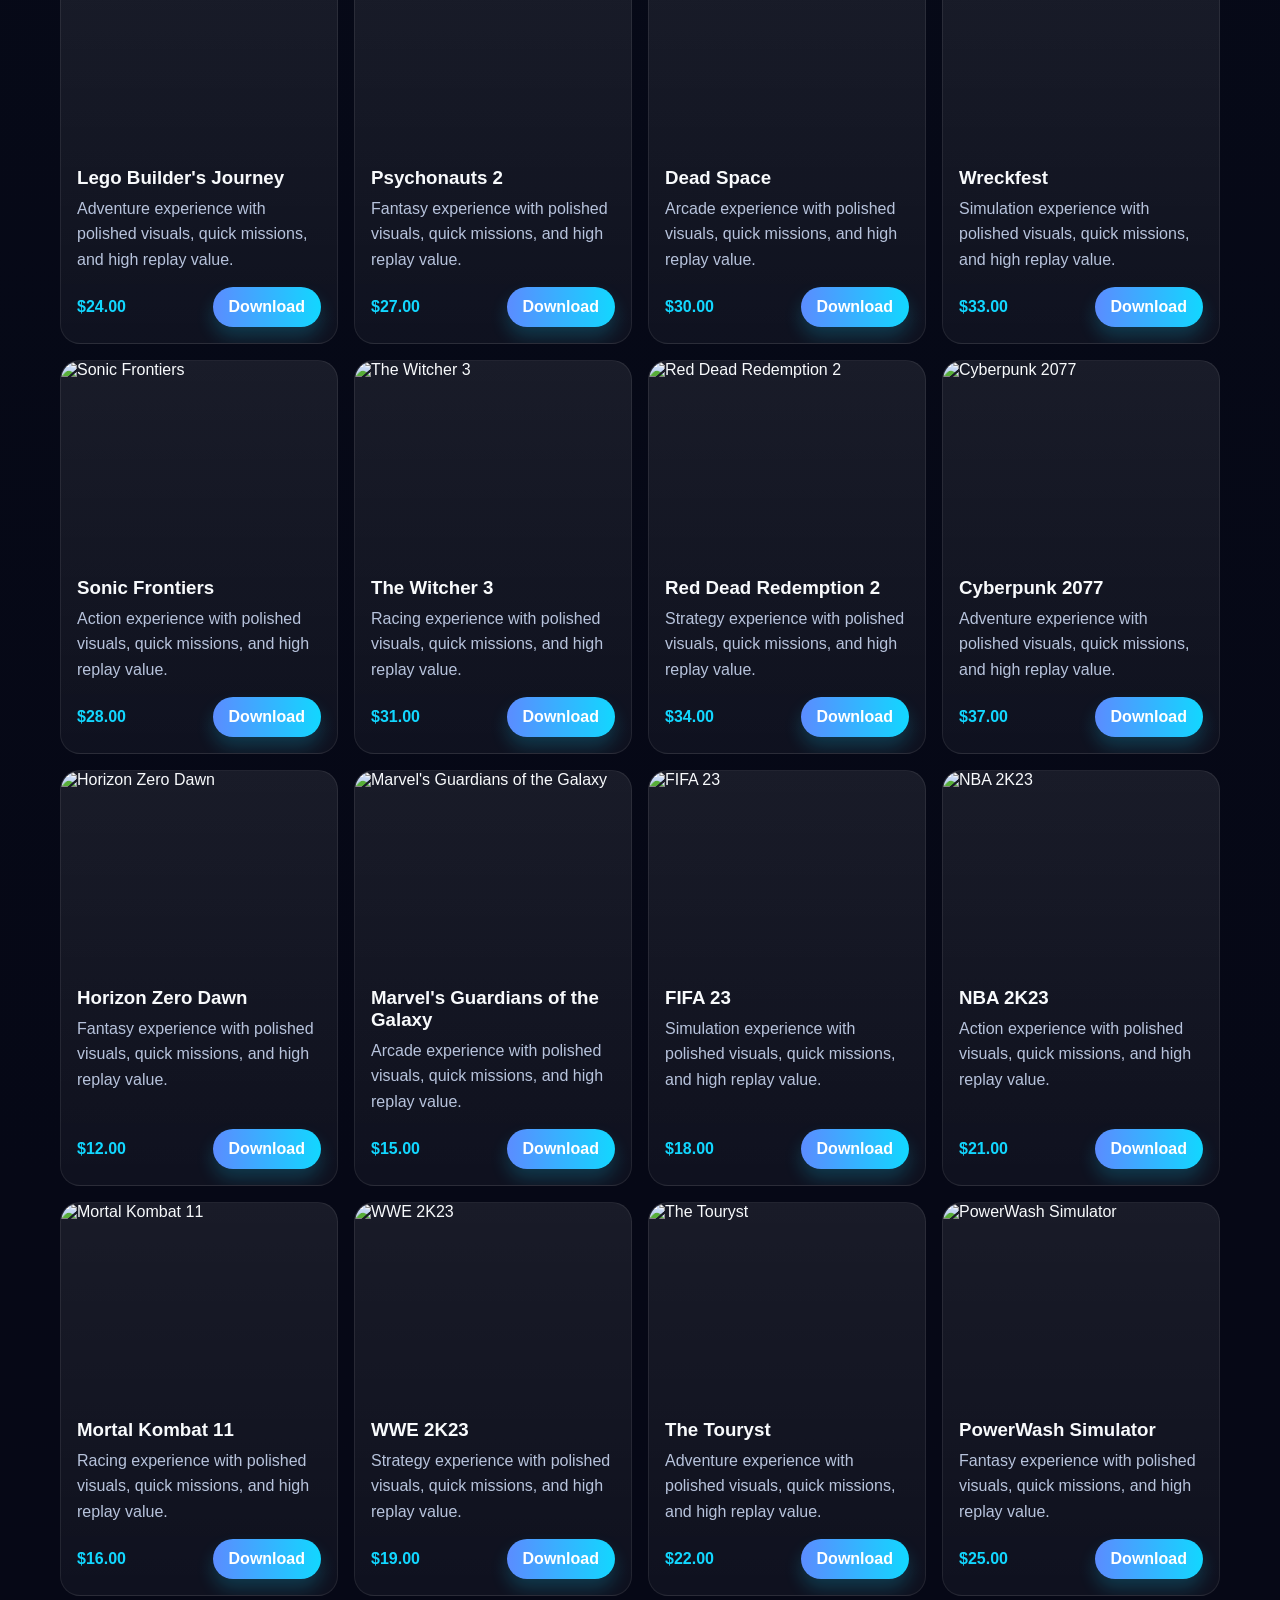
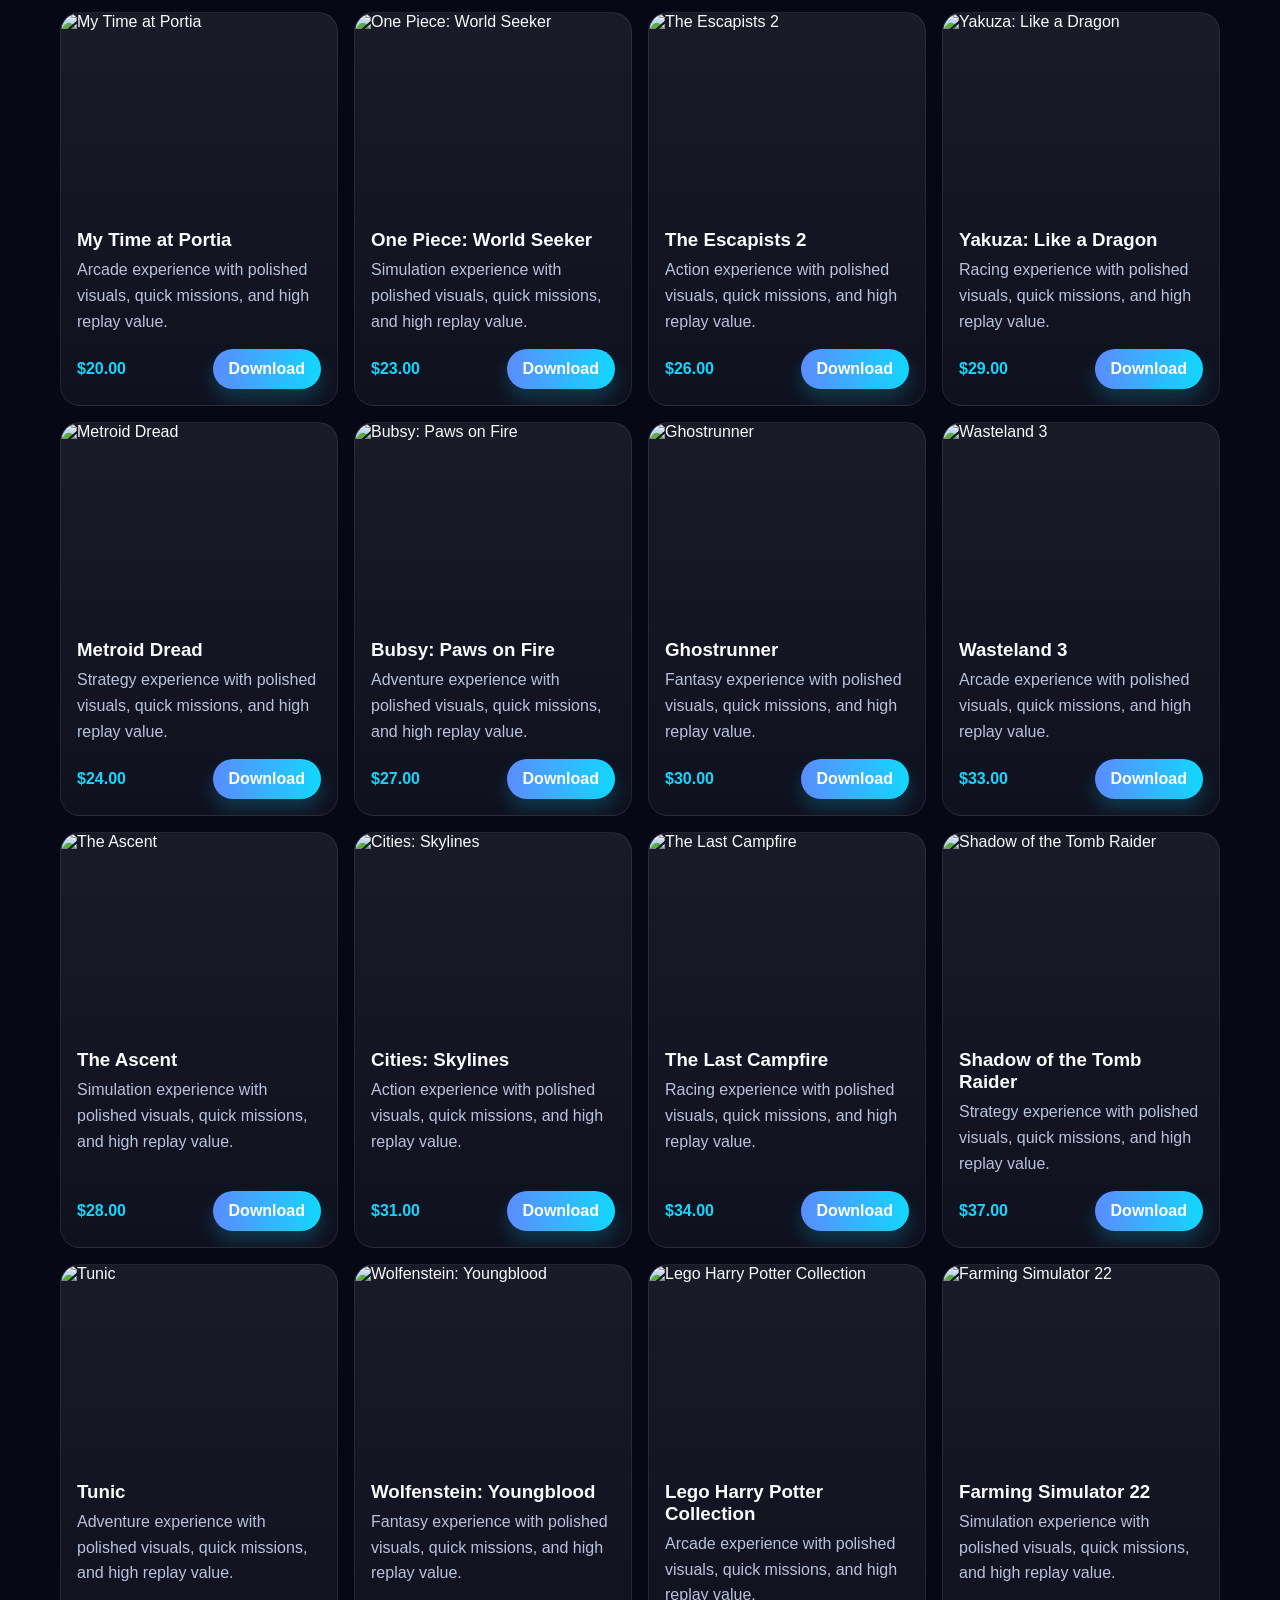
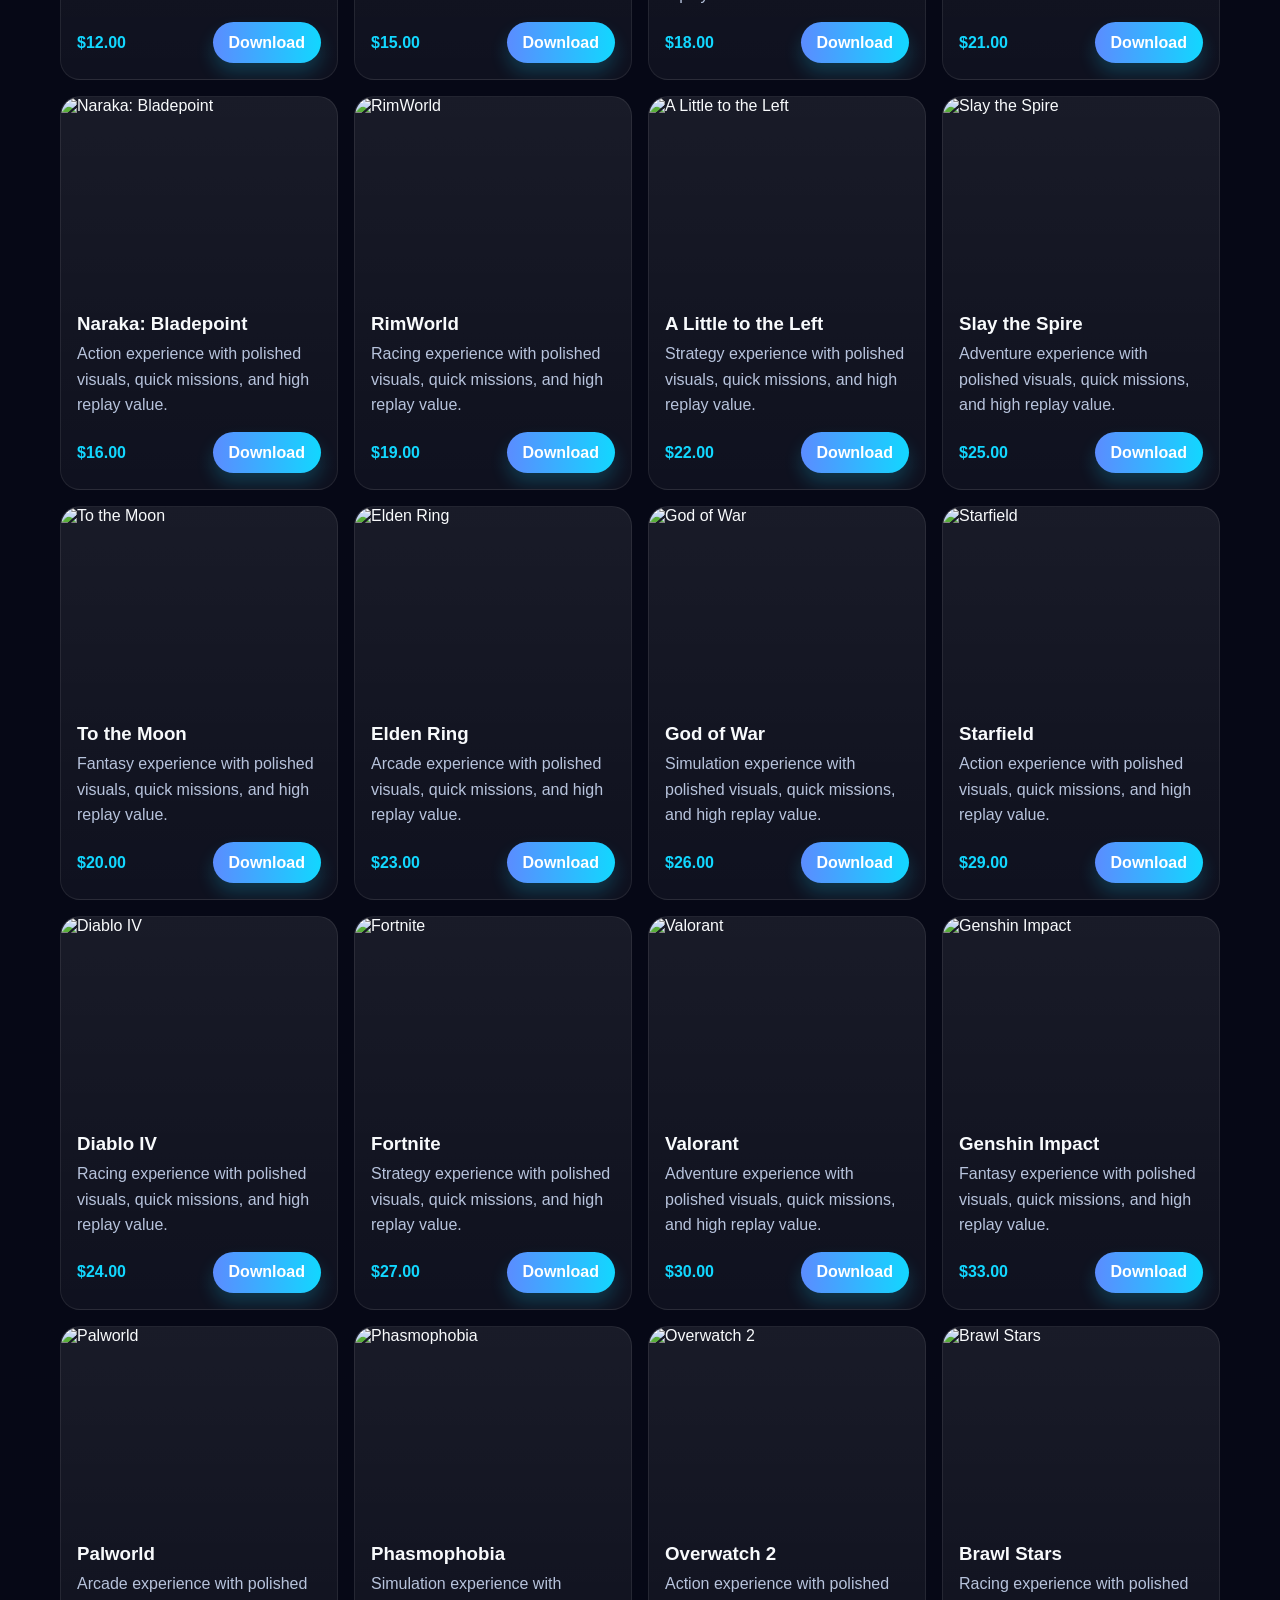
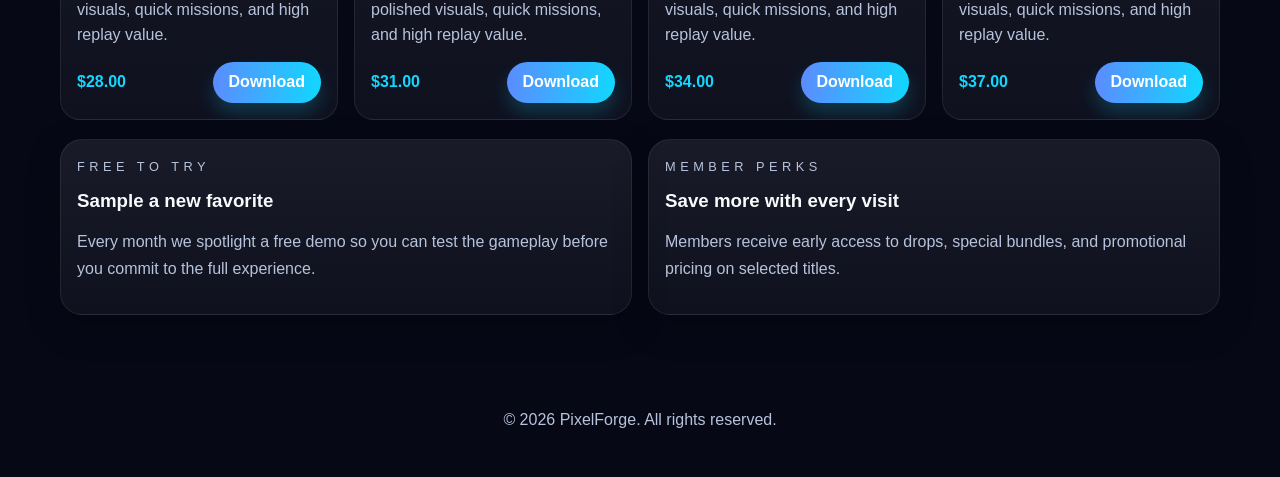
==== commit 4c01d122: "Update shop.html" ====
--- a/shop.html
+++ b/shop.html
@@ -43,14 +43,18 @@
                     <p class="eyebrow">Community lobby</p>
                     <h2>Game chat rooms</h2>
                 </div>
-                <span class="chat-online-label">120 online</span>
+                <span class="chat-online-label" id="online-counter">Lobby loading...</span>
             </div>
             <div class="chat-layout">
-                <aside class="chat-rooms" id="chat-rooms"></aside>
+                <aside class="chat-rooms" id="chat-rooms">
+                    <button class="chat-room-bar active" data-room="General"># General</button>
+                    <button class="chat-room-bar" data-room="LFG"># Looking-For-Group</button>
+                    <button class="chat-room-bar" data-room="Trading"># Market-Trading</button>
+                </aside>
                 <div class="chat-feed-wrap">
                     <div class="chat-feed" id="chat-feed"></div>
                     <form class="chat-composer" id="chat-form">
-                        <input id="chat-input" type="text" placeholder="Message the lobby..." maxlength="180">
+                        <input id="chat-input" type="text" placeholder="Message the lobby..." maxlength="180" autocomplete="off">
                         <button class="btn btn-primary" type="submit">Send</button>
                     </form>
                 </div>
@@ -99,5 +103,106 @@
     </footer>
 
     <script src="script.js"></script>
+
+    <!-- 🌐 Live Real-Time Unified WebSocket Engine Integration -->
+    <script>
+    document.addEventListener("DOMContentLoaded", () => {
+        // Handles dynamic socket targeting relative to your current host environment
+        const protocol = window.location.protocol === "https:" ? "wss:" : "ws:";
+        const SERVER_URL = `${protocol}//${window.location.host}`;
+        
+        let socket;
+        let activeRoom = "General";
+        
+        // Dynamic User Tracking: Pulls their customized Supabase database tag or builds a clean visitor fallback
+        let currentUsername = localStorage.getItem("pixel_forge_username") || "Guest_" + Math.floor(Math.random() * 1000);
+
+        const chatFeed = document.getElementById("chat-feed");
+        const chatForm = document.getElementById("chat-form");
+        const chatInput = document.getElementById("chat-input");
+        const roomButtons = document.querySelectorAll(".chat-room-bar");
+        const counterLabel = document.getElementById("online-counter");
+
+        const logSystemMessage = (text) => {
+            const notice = document.createElement("div");
+            notice.className = "chat-message";
+            notice.style.borderColor = "rgba(255, 255, 255, 0.04)";
+            notice.style.background = "rgba(255, 255, 255, 0.02)";
+            notice.innerHTML = `<em style="color: #666; font-size: 0.9rem;">${text}</em>`;
+            chatFeed?.appendChild(notice);
+            if (chatFeed) chatFeed.scrollTop = chatFeed.scrollHeight;
+        };
+
+        const initializeWebSocket = () => {
+            logSystemMessage("Linking up to live server matrix...");
+            socket = new WebSocket(SERVER_URL);
+
+            socket.onopen = () => {
+                logSystemMessage("Connected live to global chat streaming node!");
+                if (counterLabel) counterLabel.textContent = "Live online";
+            };
+
+            socket.onmessage = (event) => {
+                try {
+                    const data = JSON.parse(event.data);
+                    
+                    if (data.room !== activeRoom) return;
+
+                    const messageBlock = document.createElement("div");
+                    messageBlock.className = `chat-message ${data.username === currentUsername ? 'self' : ''}`;
+                    messageBlock.innerHTML = `<strong>${data.username}</strong>: ${data.text}`;
+
+                    chatFeed?.appendChild(messageBlock);
+                    if (chatFeed) chatFeed.scrollTop = chatFeed.scrollHeight;
+                } catch (error) {
+                    console.error("Malformed transport packet architecture:", error);
+                }
+            };
+
+            socket.onclose = () => {
+                if (counterLabel) counterLabel.textContent = "Offline";
+                logSystemMessage("Server node connection severed. Re-engaging backend pipeline handshake in 5s...");
+                setTimeout(initializeWebSocket, 5000); 
+            };
+
+            socket.onerror = (err) => {
+                console.error("Pipeline engine error trap:", err);
+            };
+        };
+
+        chatForm?.addEventListener("submit", (event) => {
+            event.preventDefault();
+            const rawText = chatInput?.value.trim();
+
+            if (!rawText) return;
+            if (!socket || socket.readyState !== WebSocket.OPEN) {
+                logSystemMessage("Transmission failed. Pipeline server is currently reconnecting.");
+                return;
+            }
+
+            const dataPacket = {
+                username: currentUsername,
+                text: rawText,
+                room: activeRoom
+            };
+
+            socket.send(JSON.stringify(dataPacket));
+            if (chatInput) chatInput.value = ""; 
+        });
+
+        roomButtons.forEach(btn => {
+            btn.addEventListener("click", () => {
+                roomButtons.forEach(b => b.classList.remove("active"));
+                btn.classList.add("active");
+                
+                activeRoom = btn.getAttribute("data-room") || "General";
+                if (chatFeed) chatFeed.innerHTML = ""; 
+                logSystemMessage(`Switched channel view to #${activeRoom}`);
+            });
+        });
+
+        initializeWebSocket();
+    });
+    </script>
 </body>
-</html>+</html>
